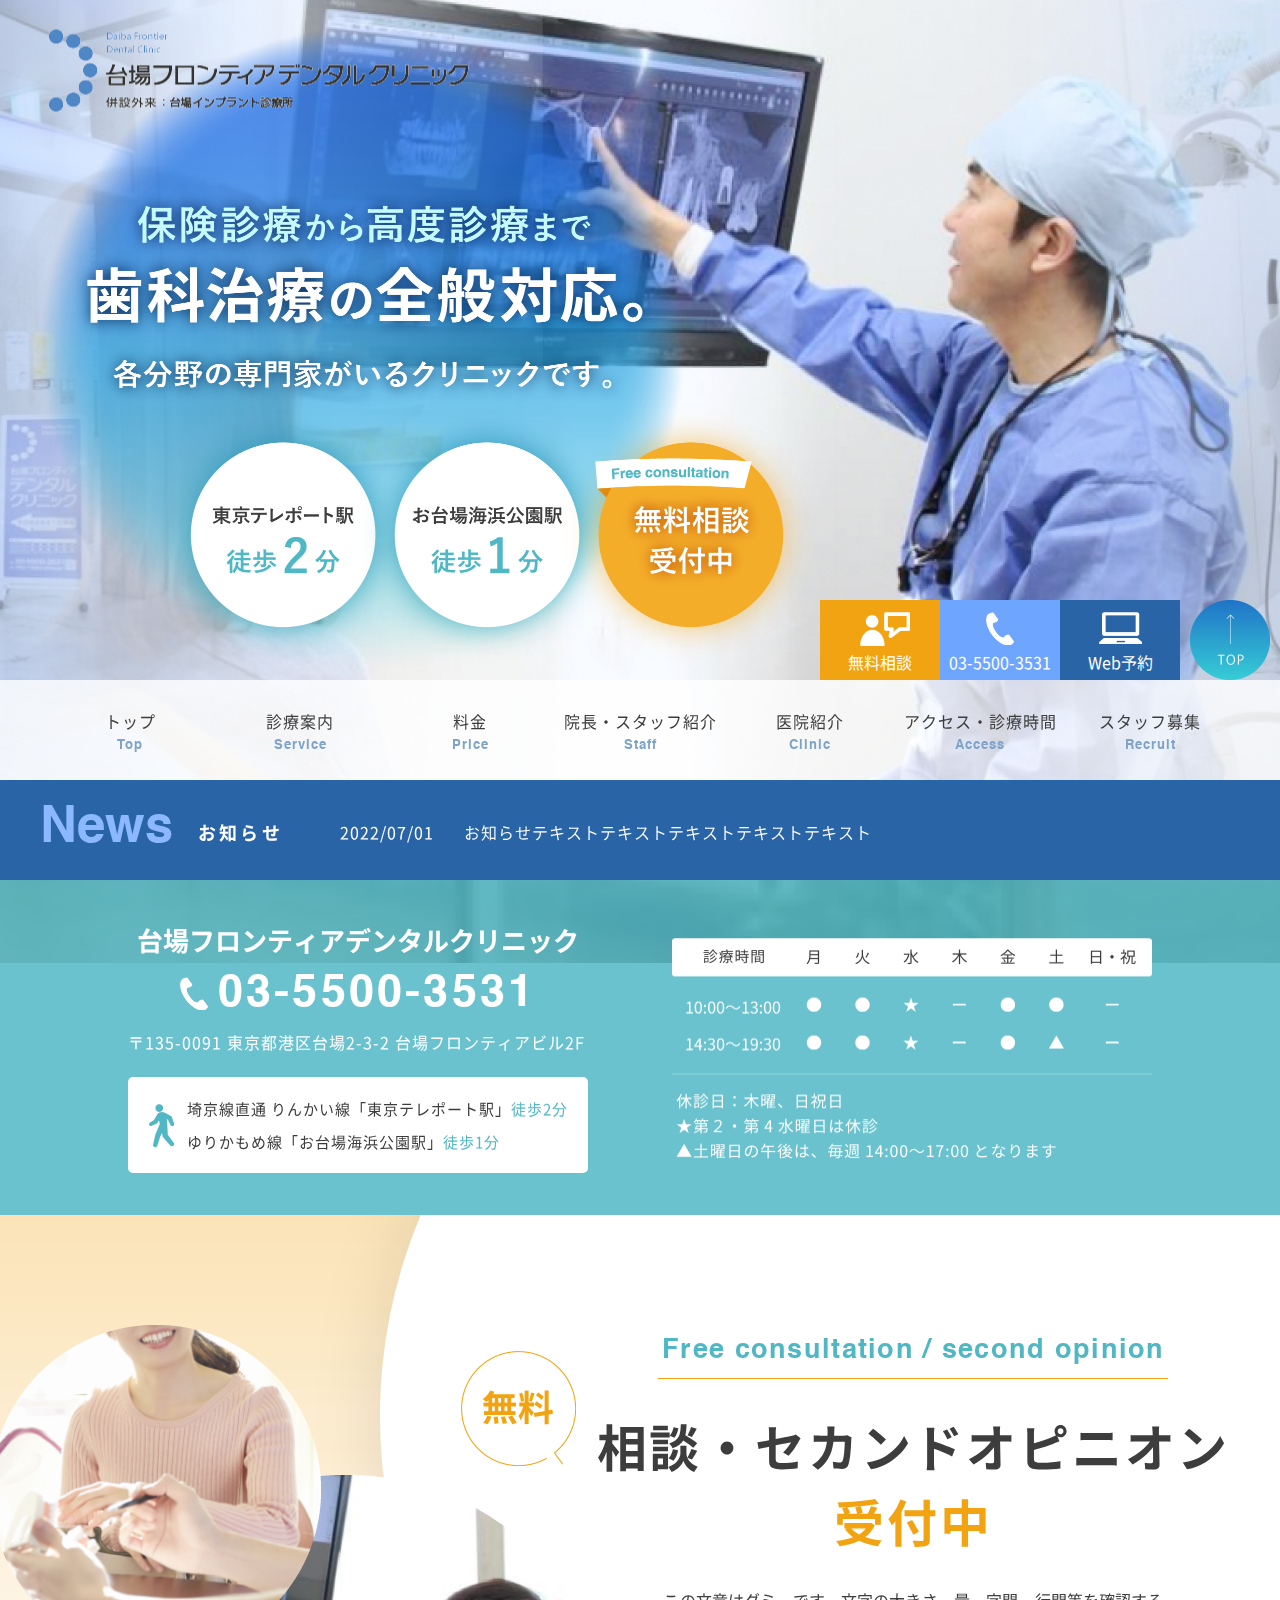
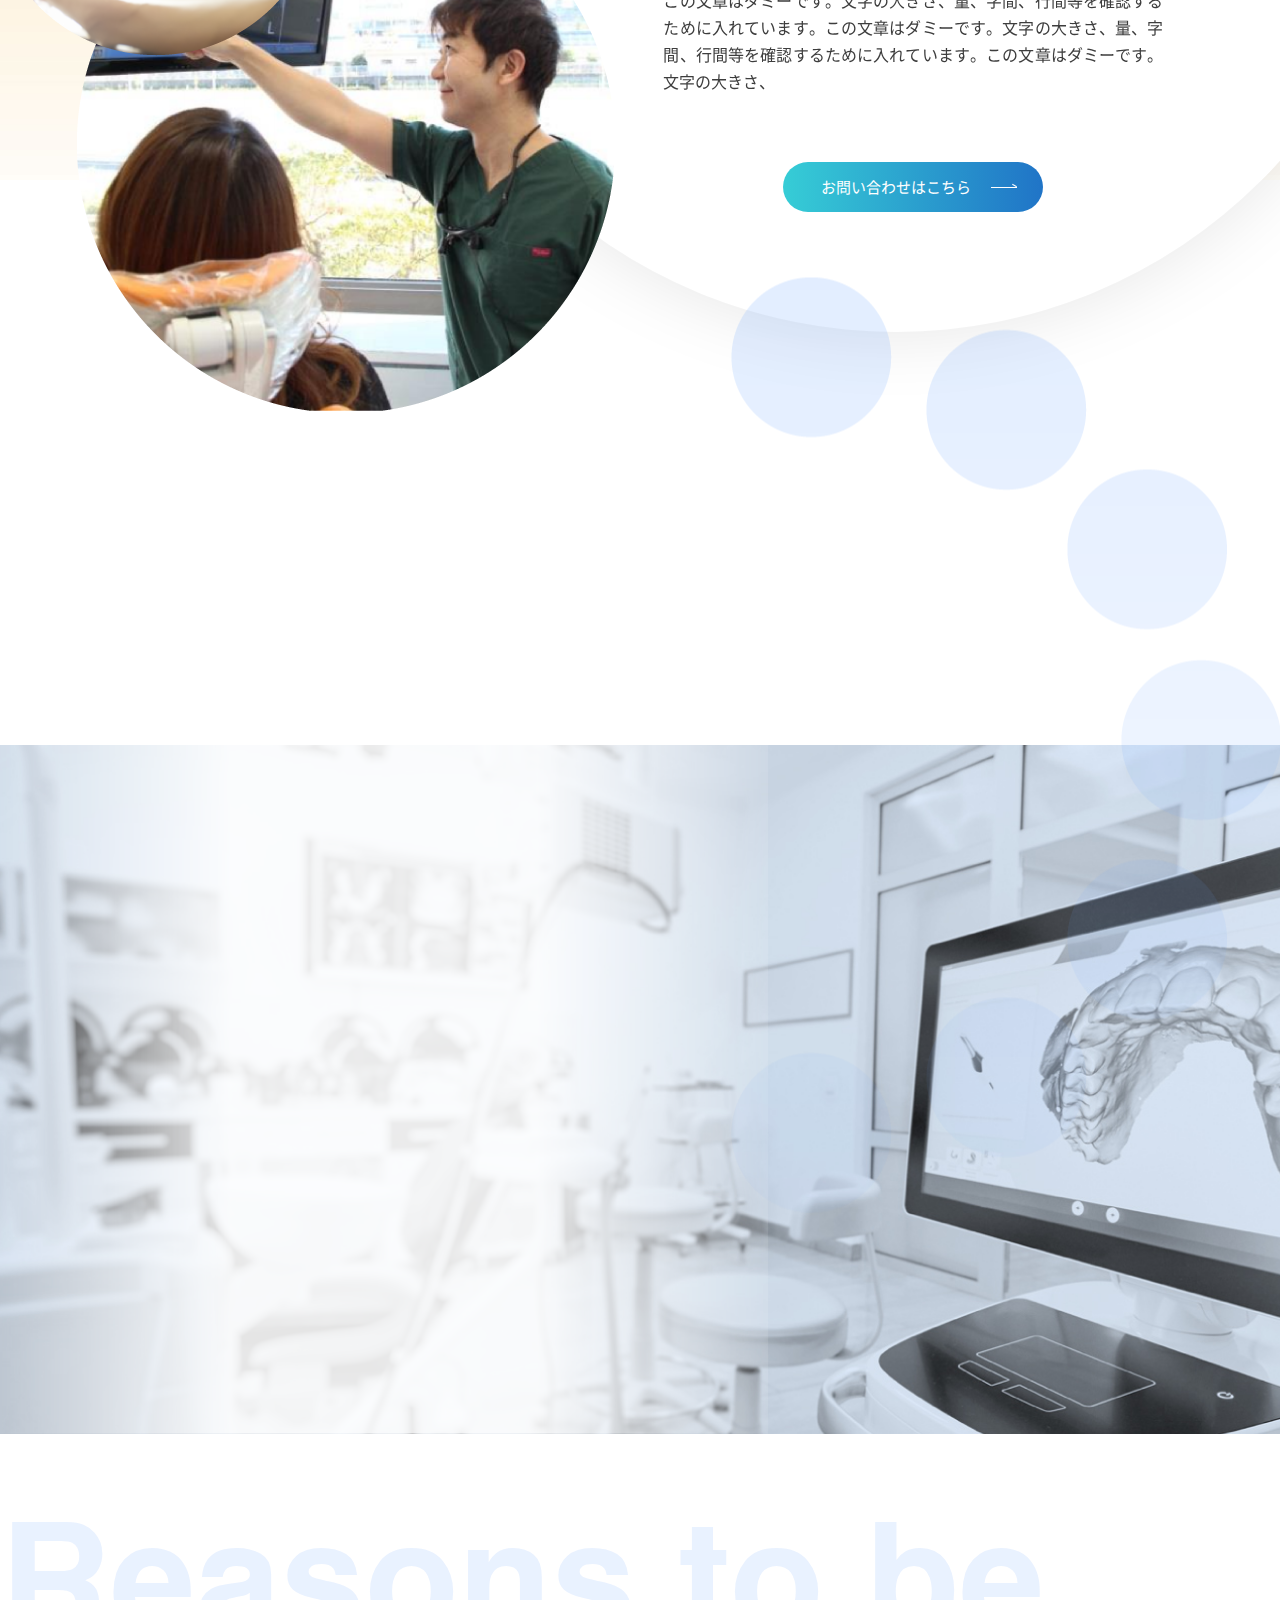
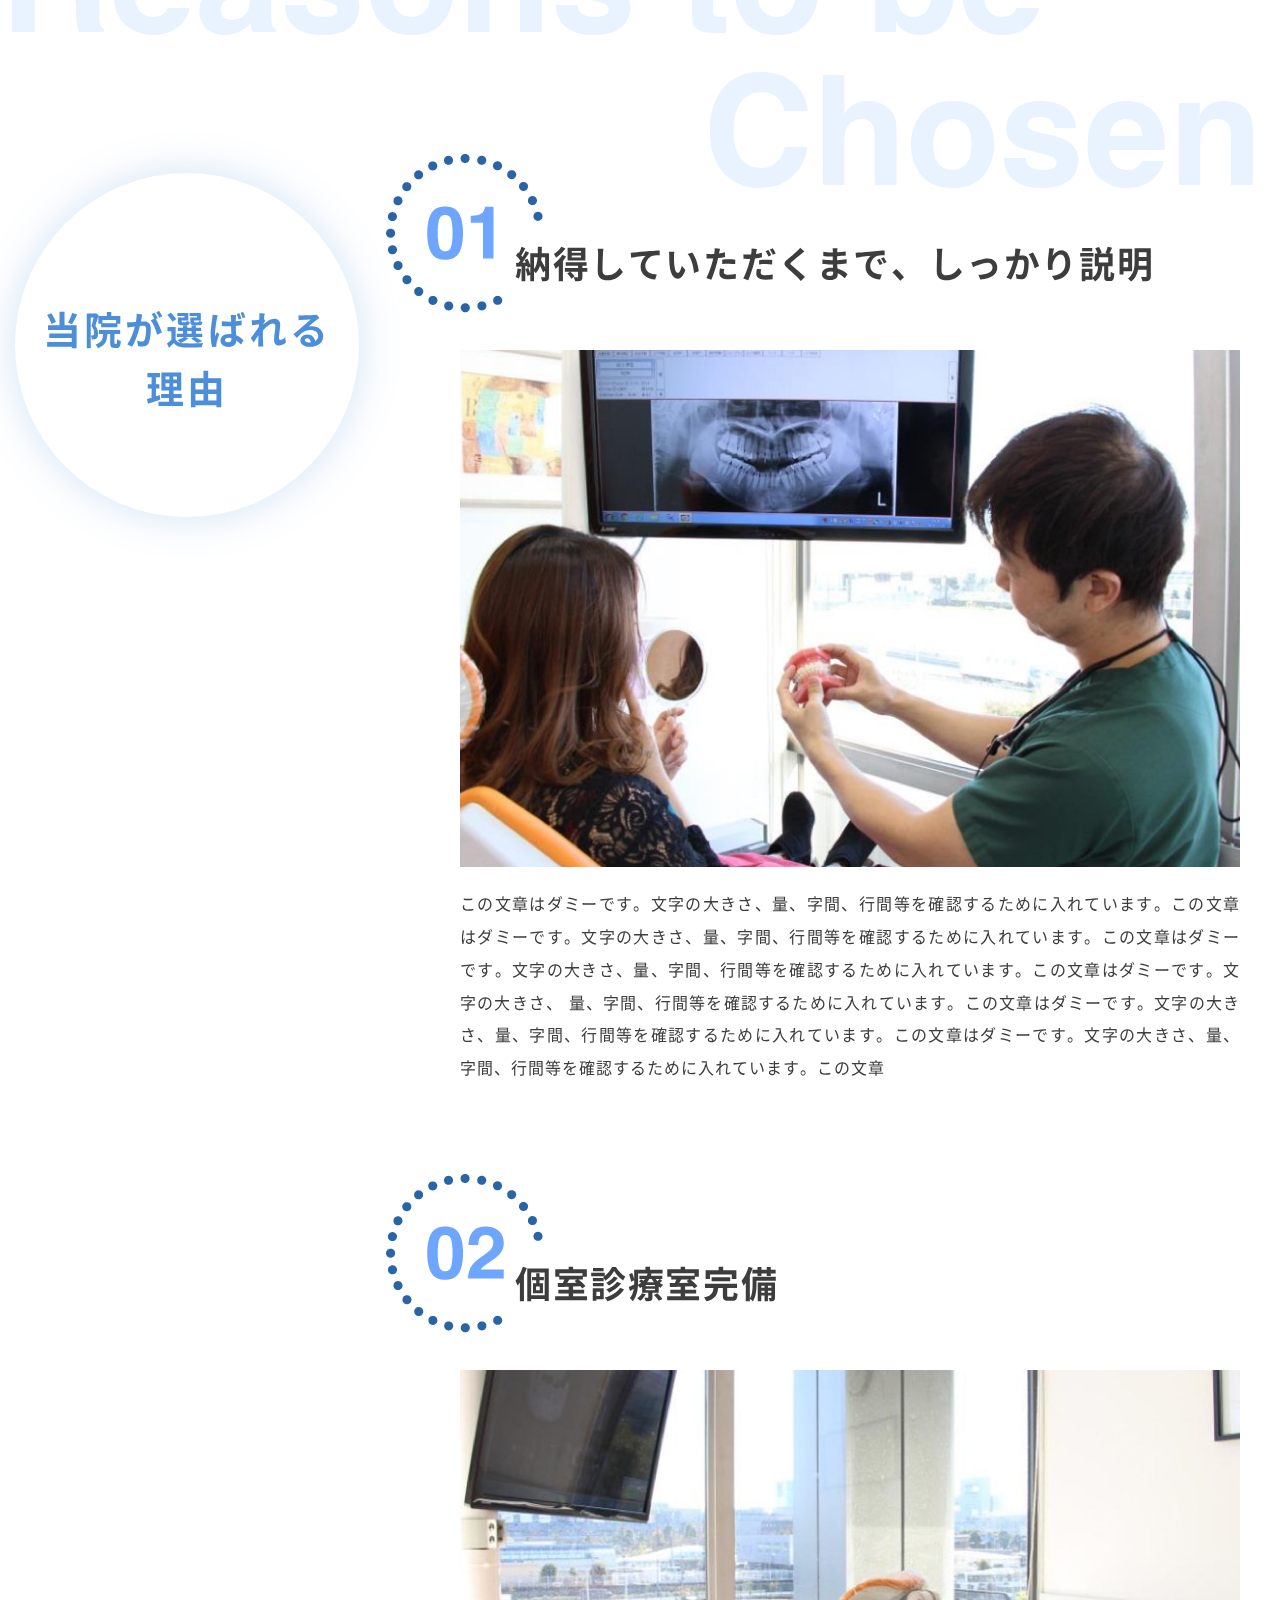
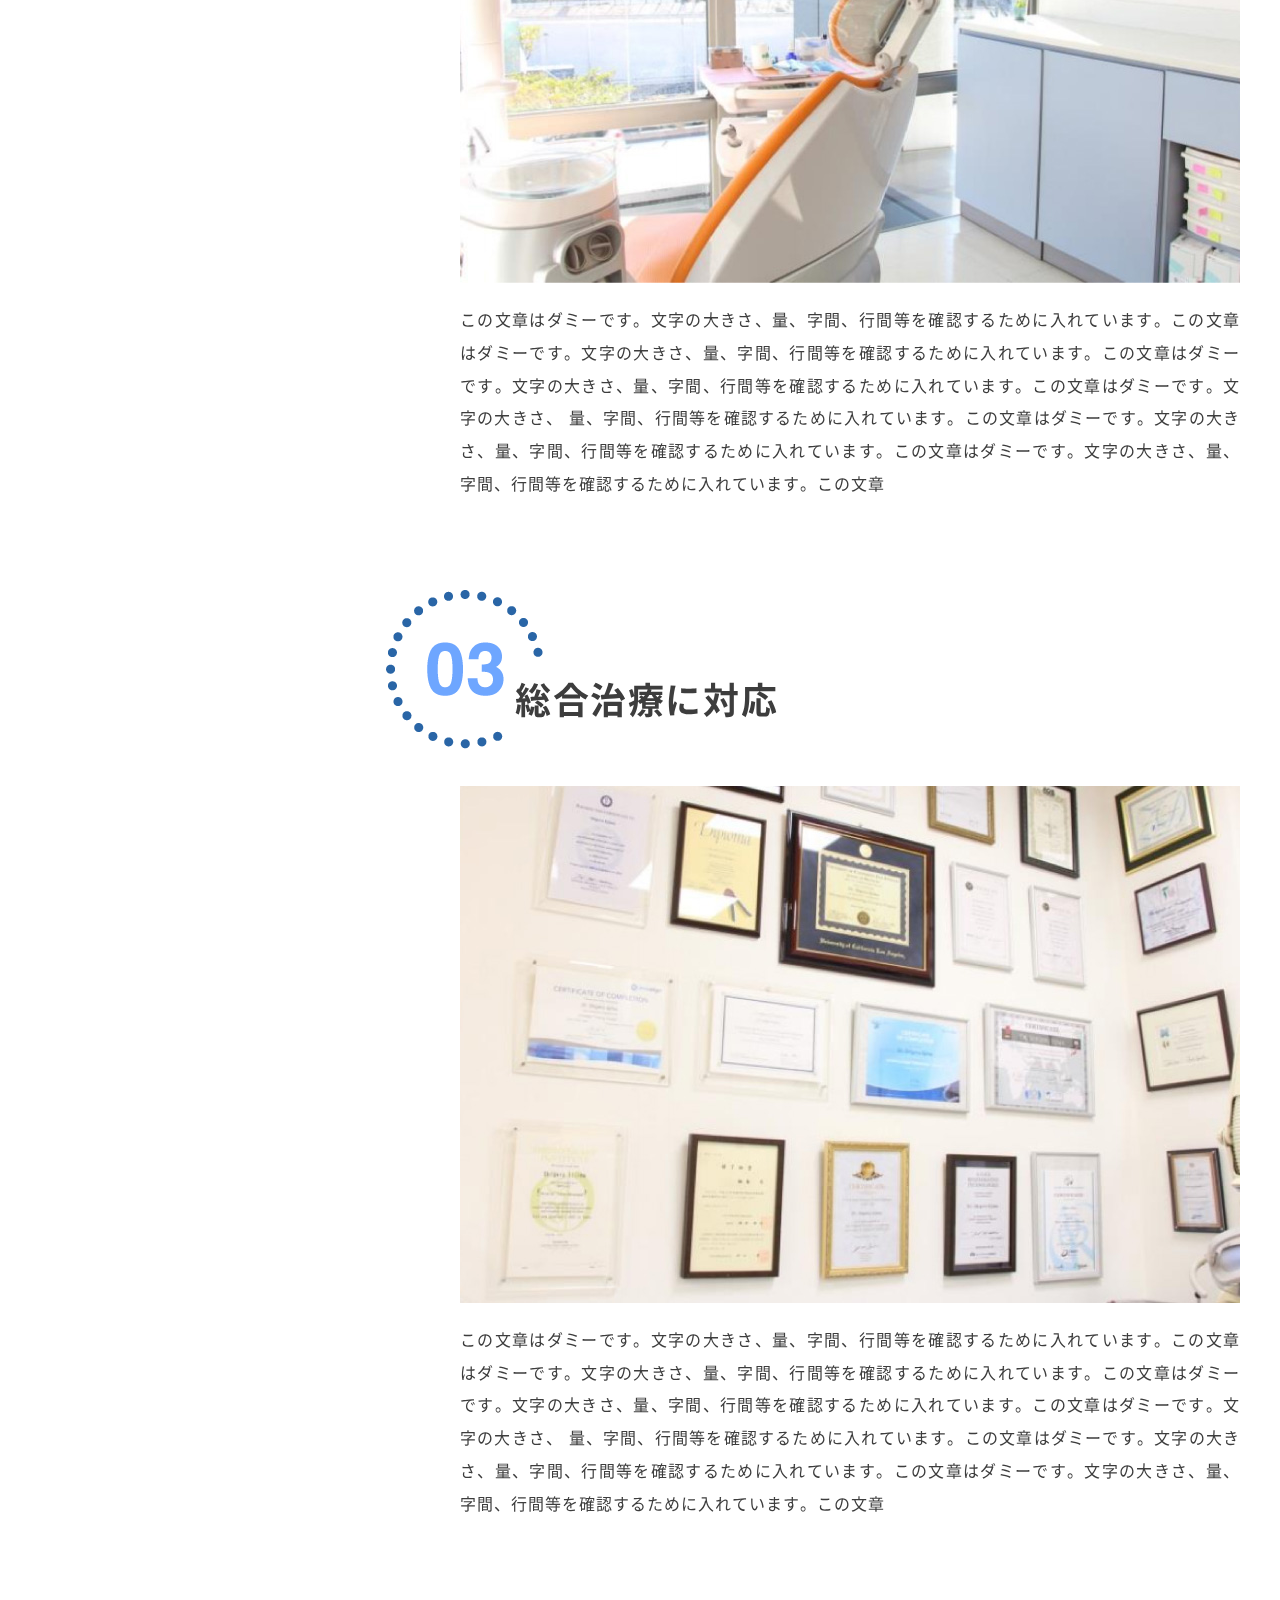
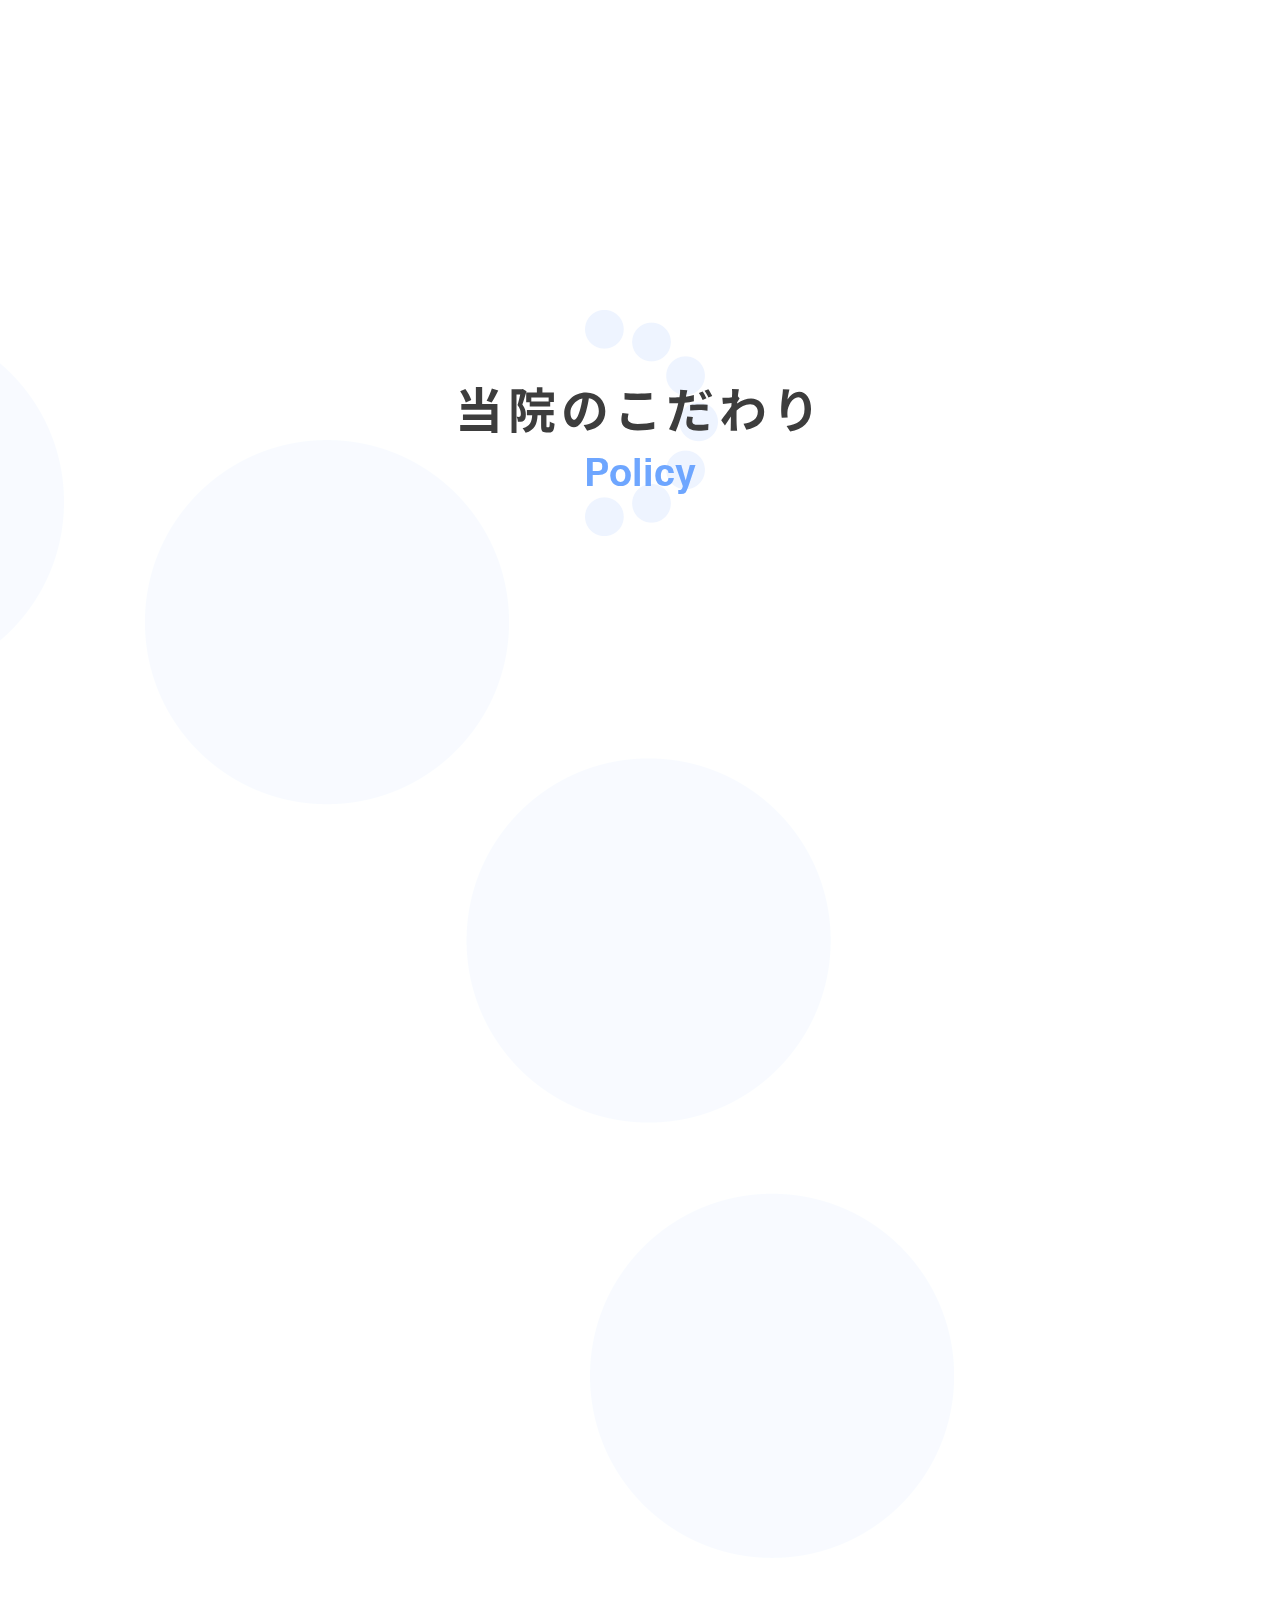
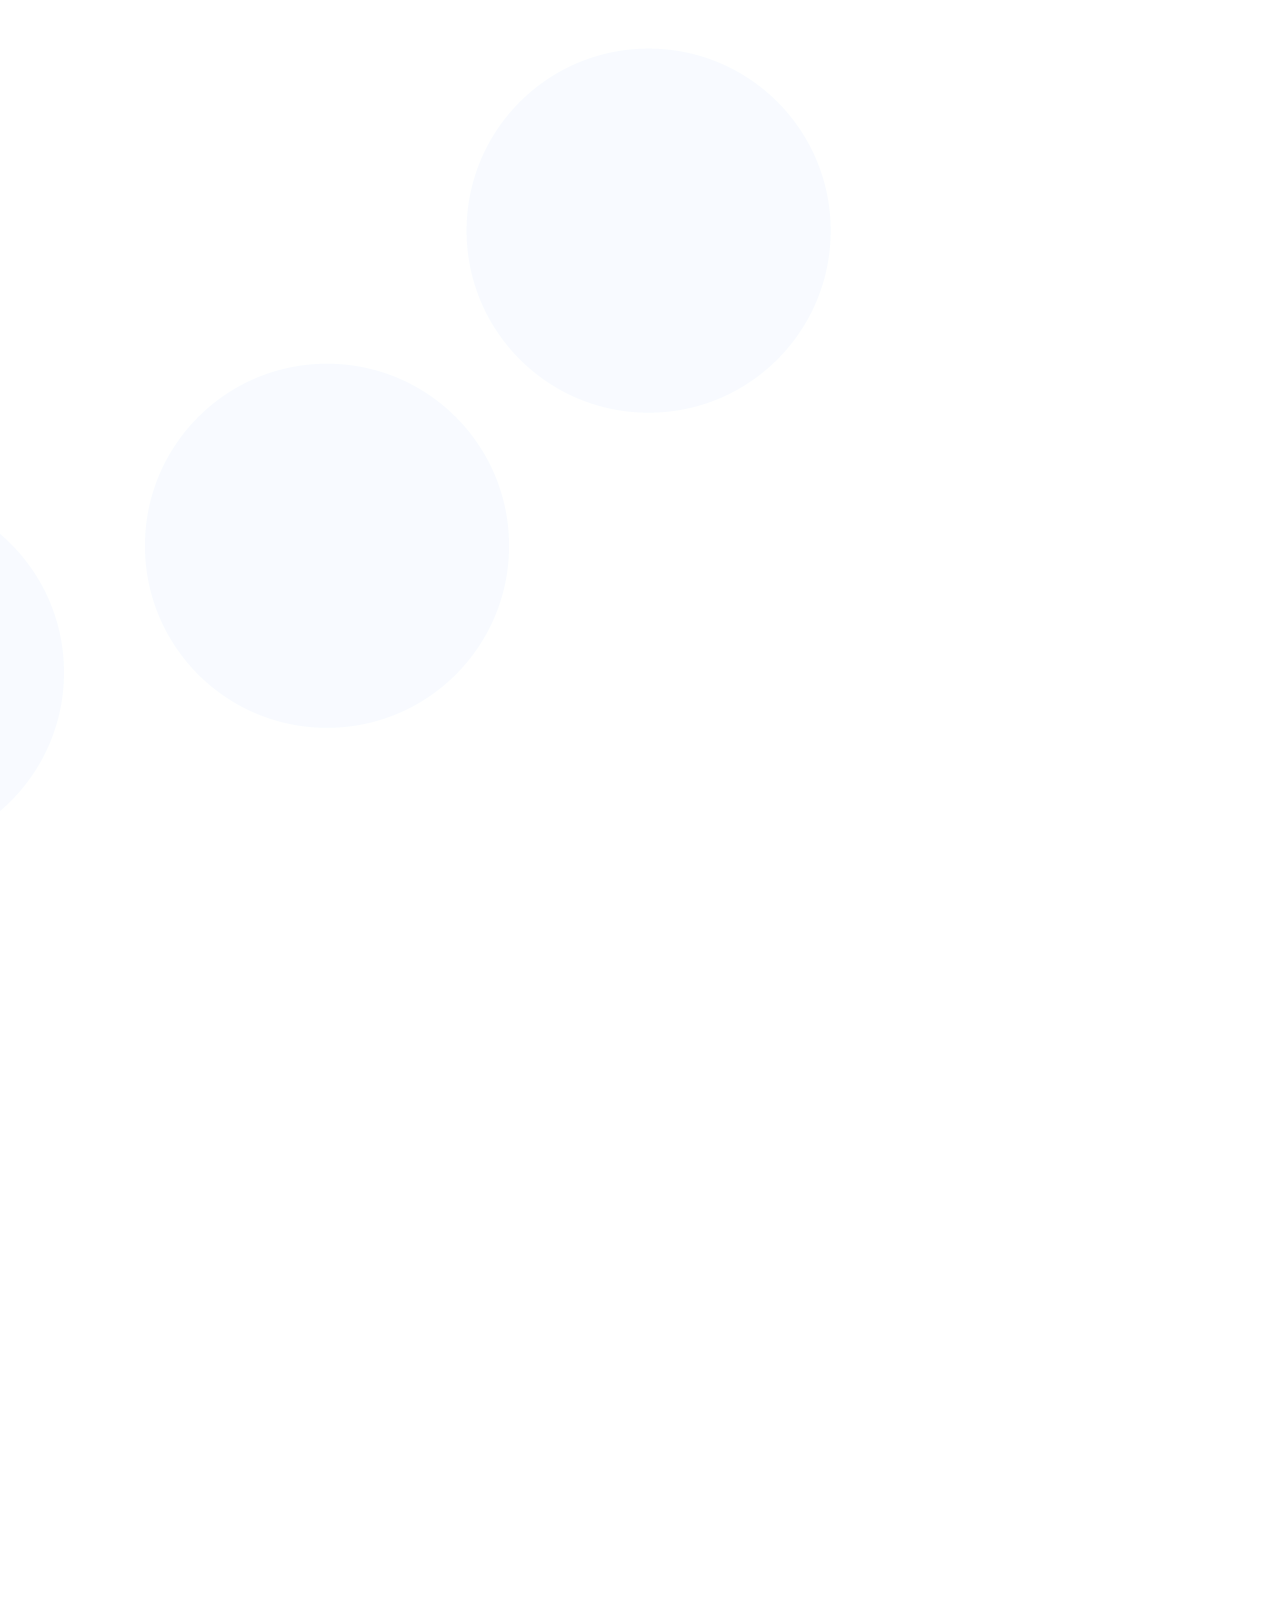
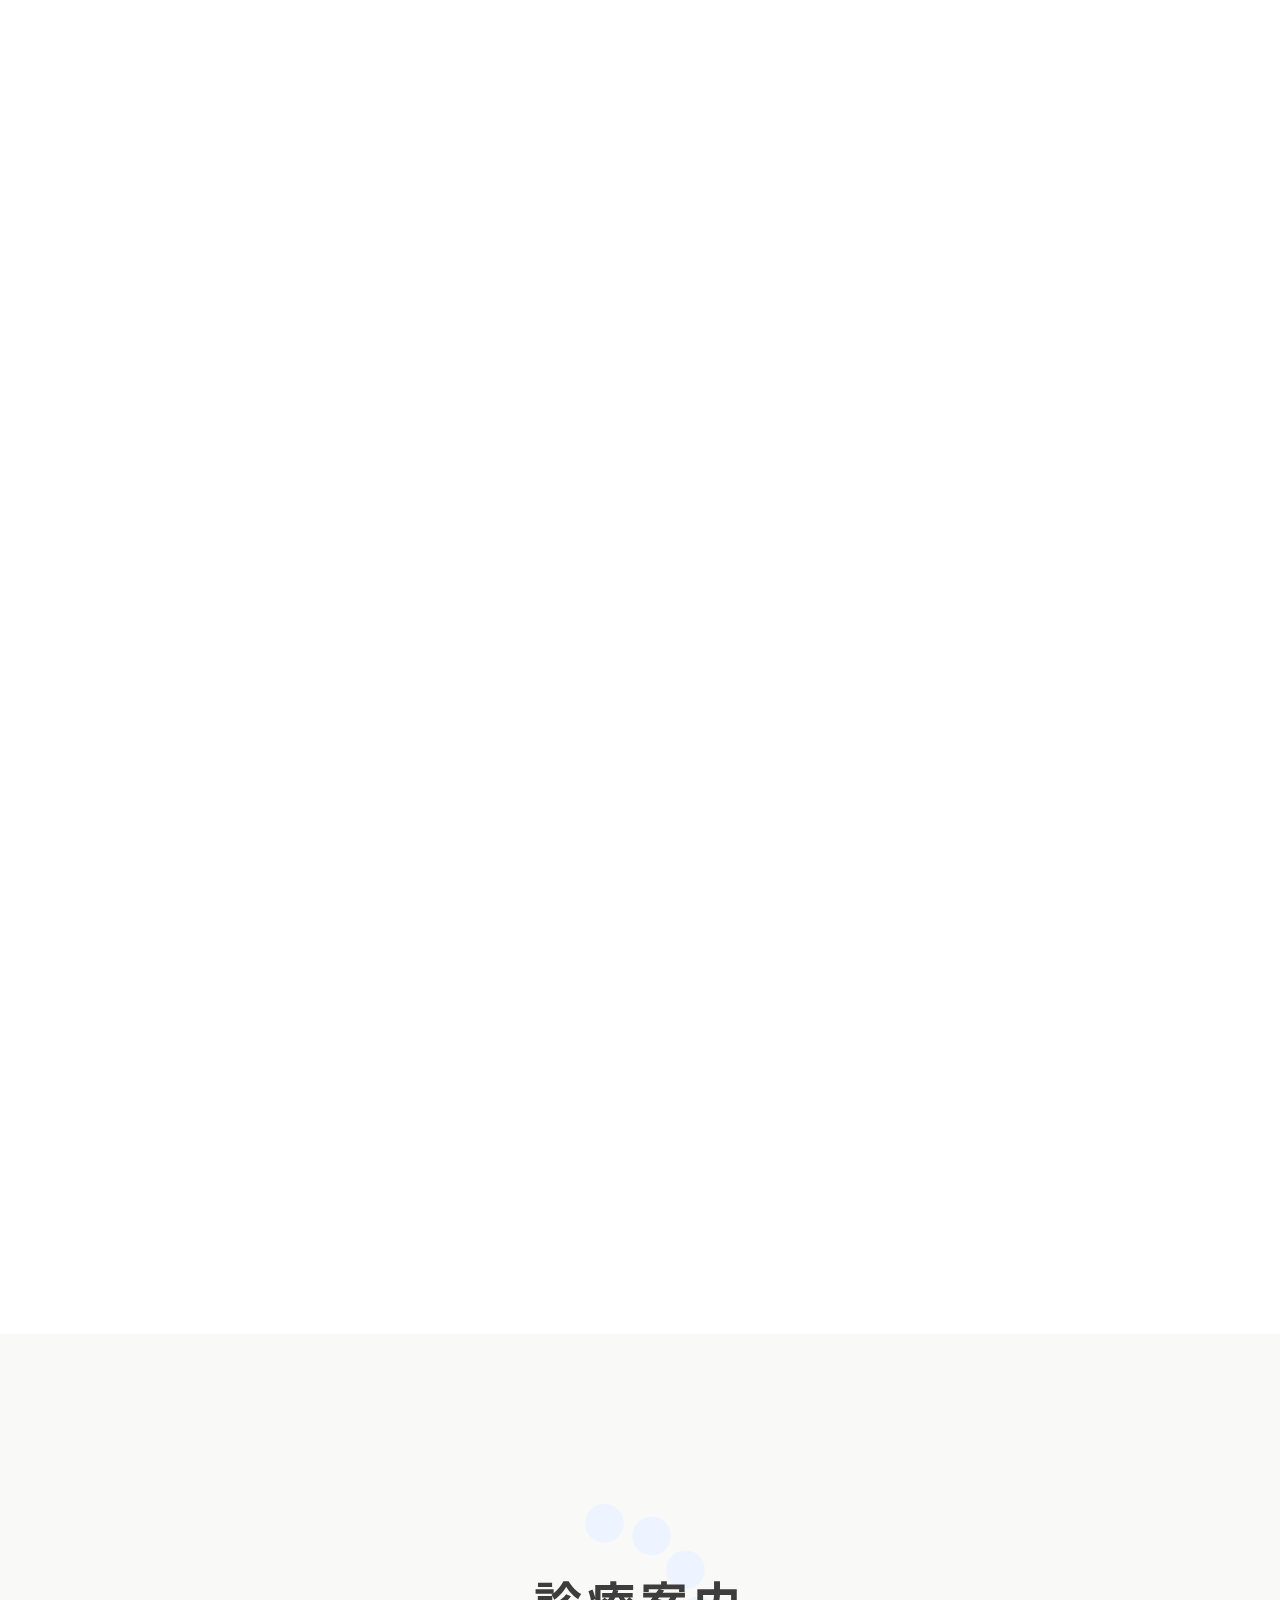
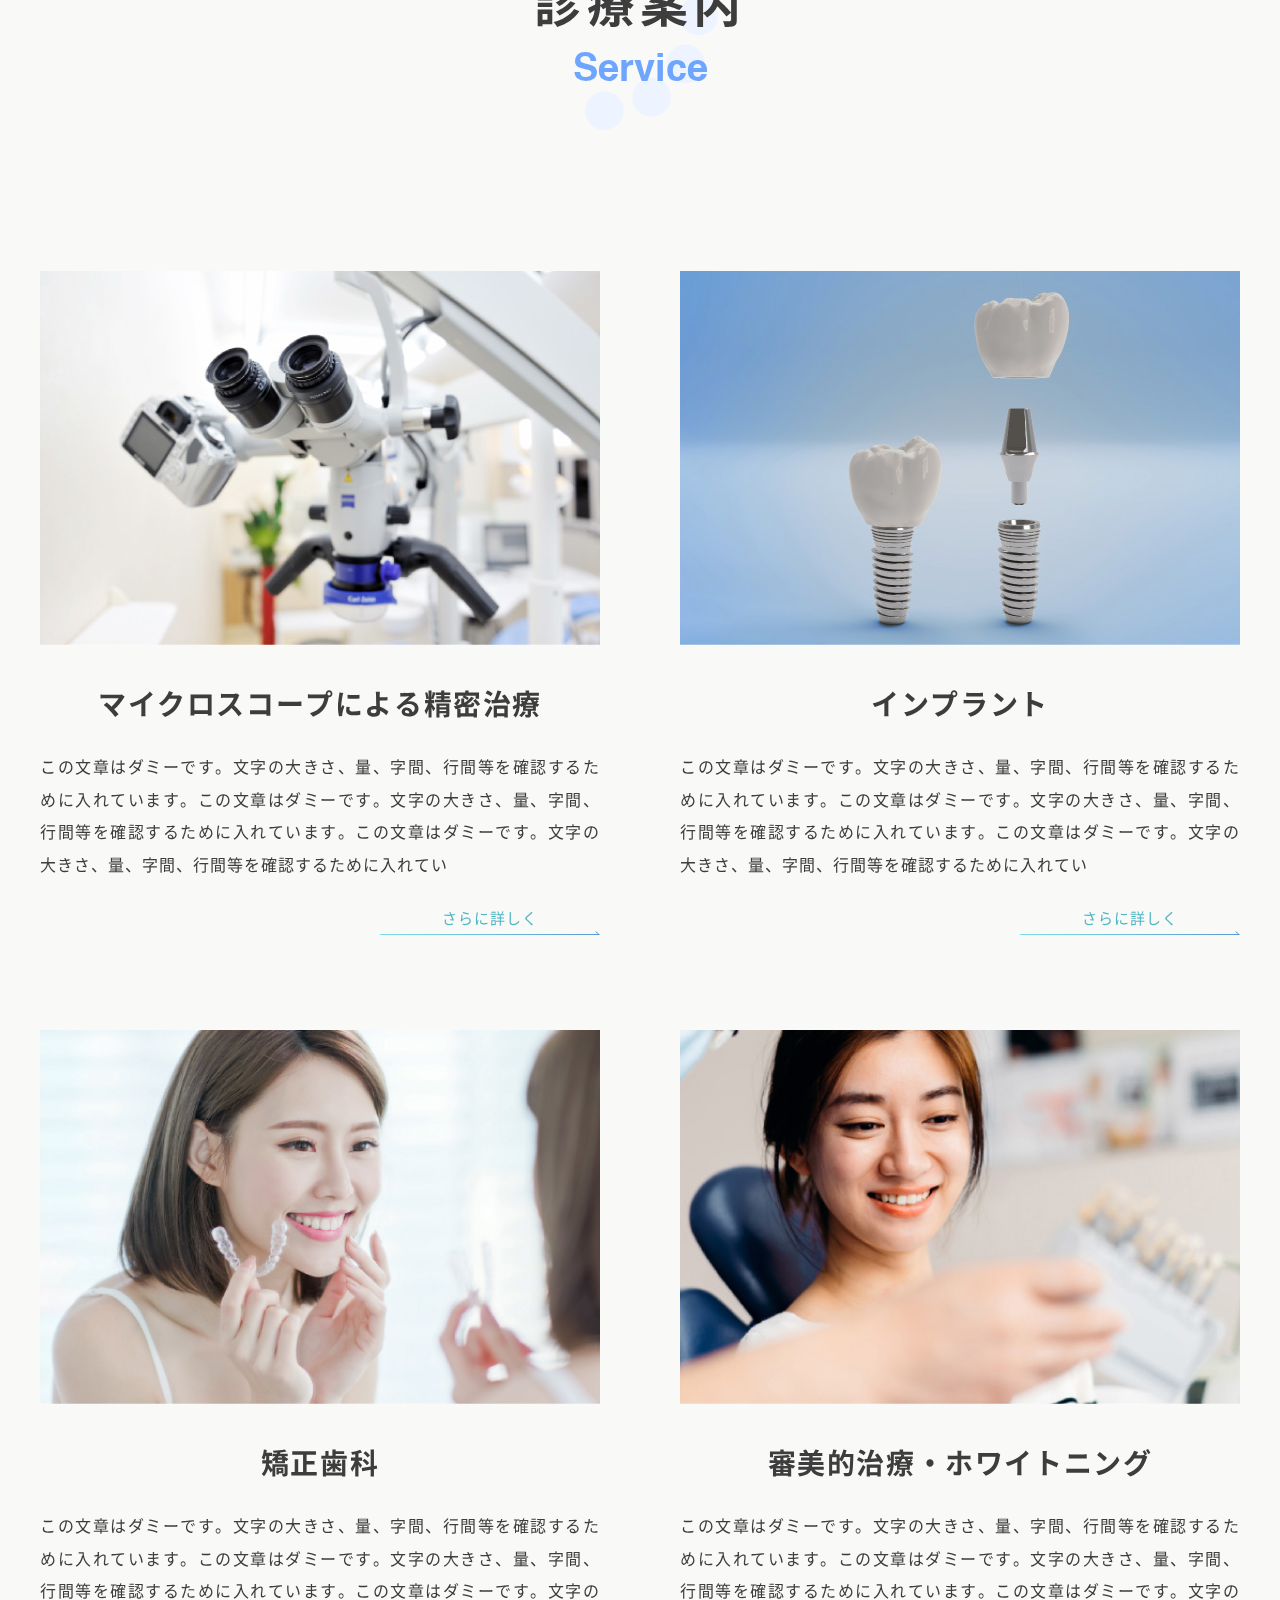
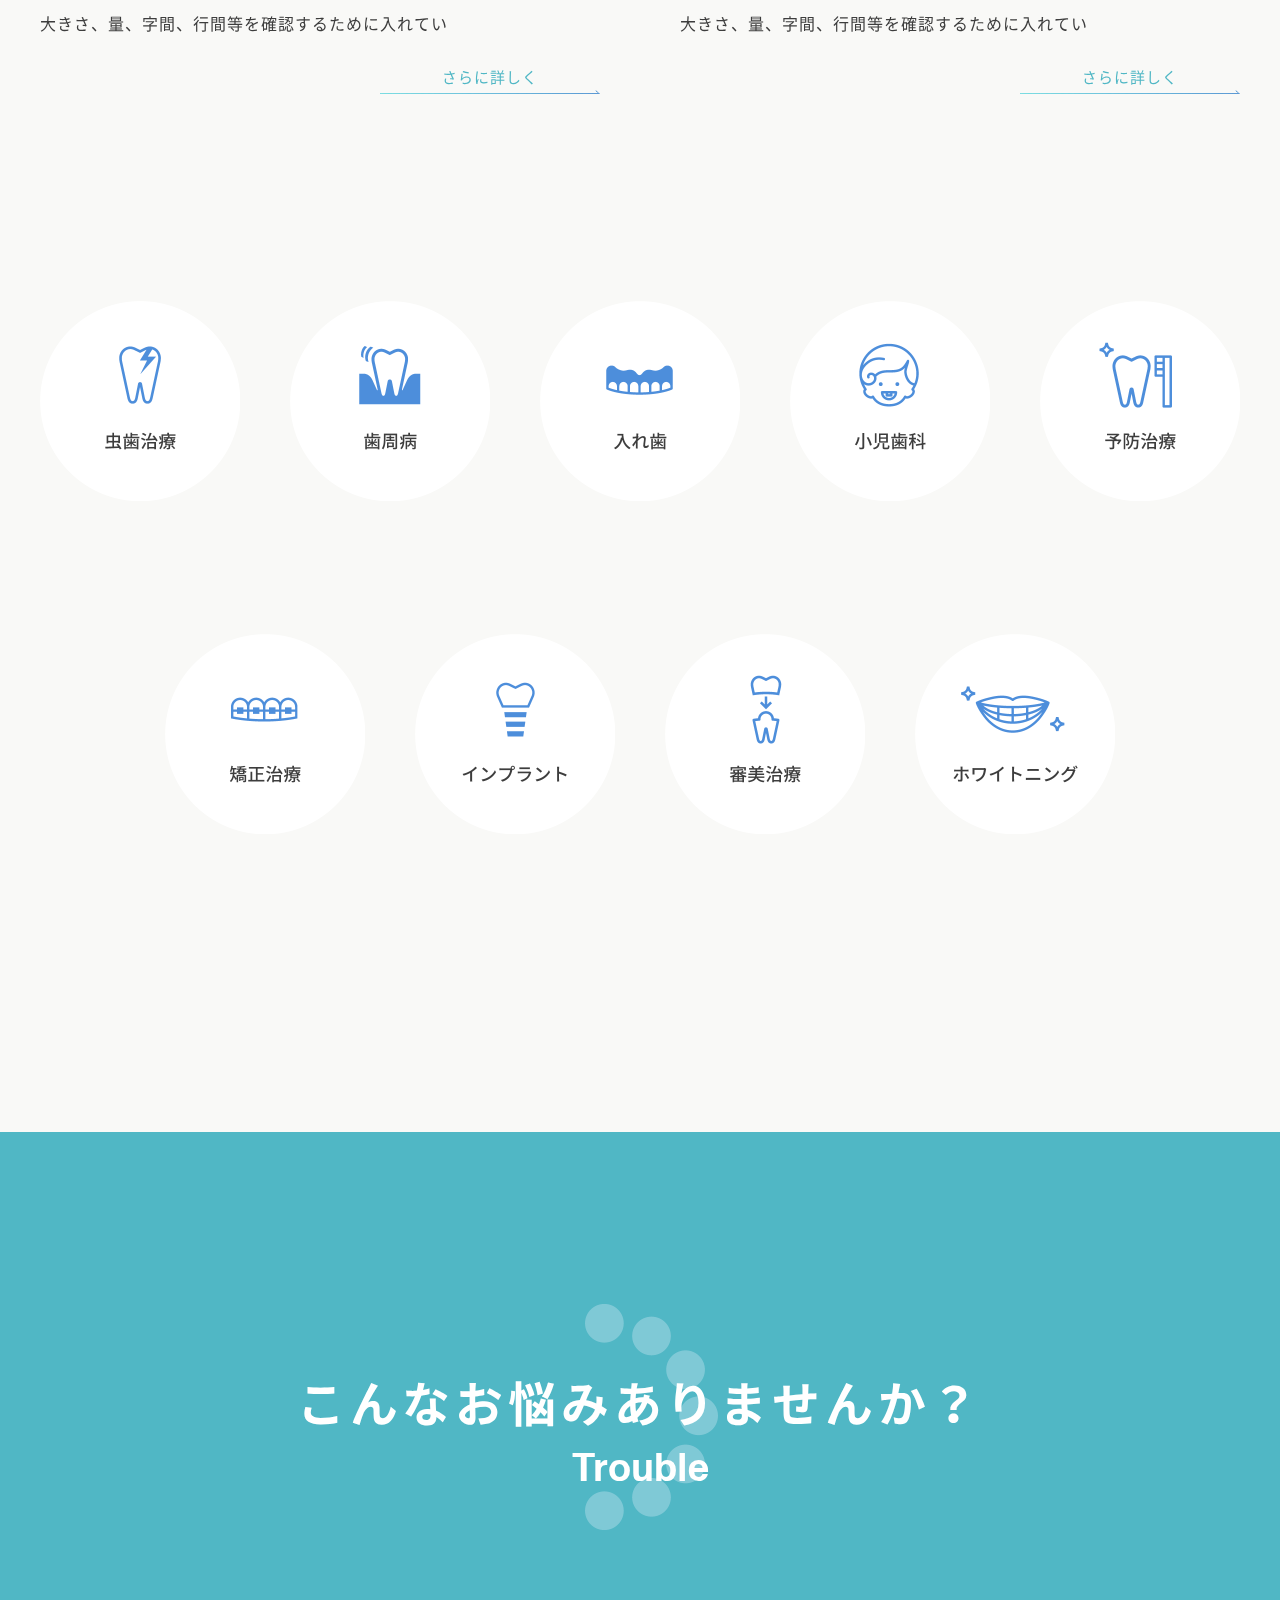
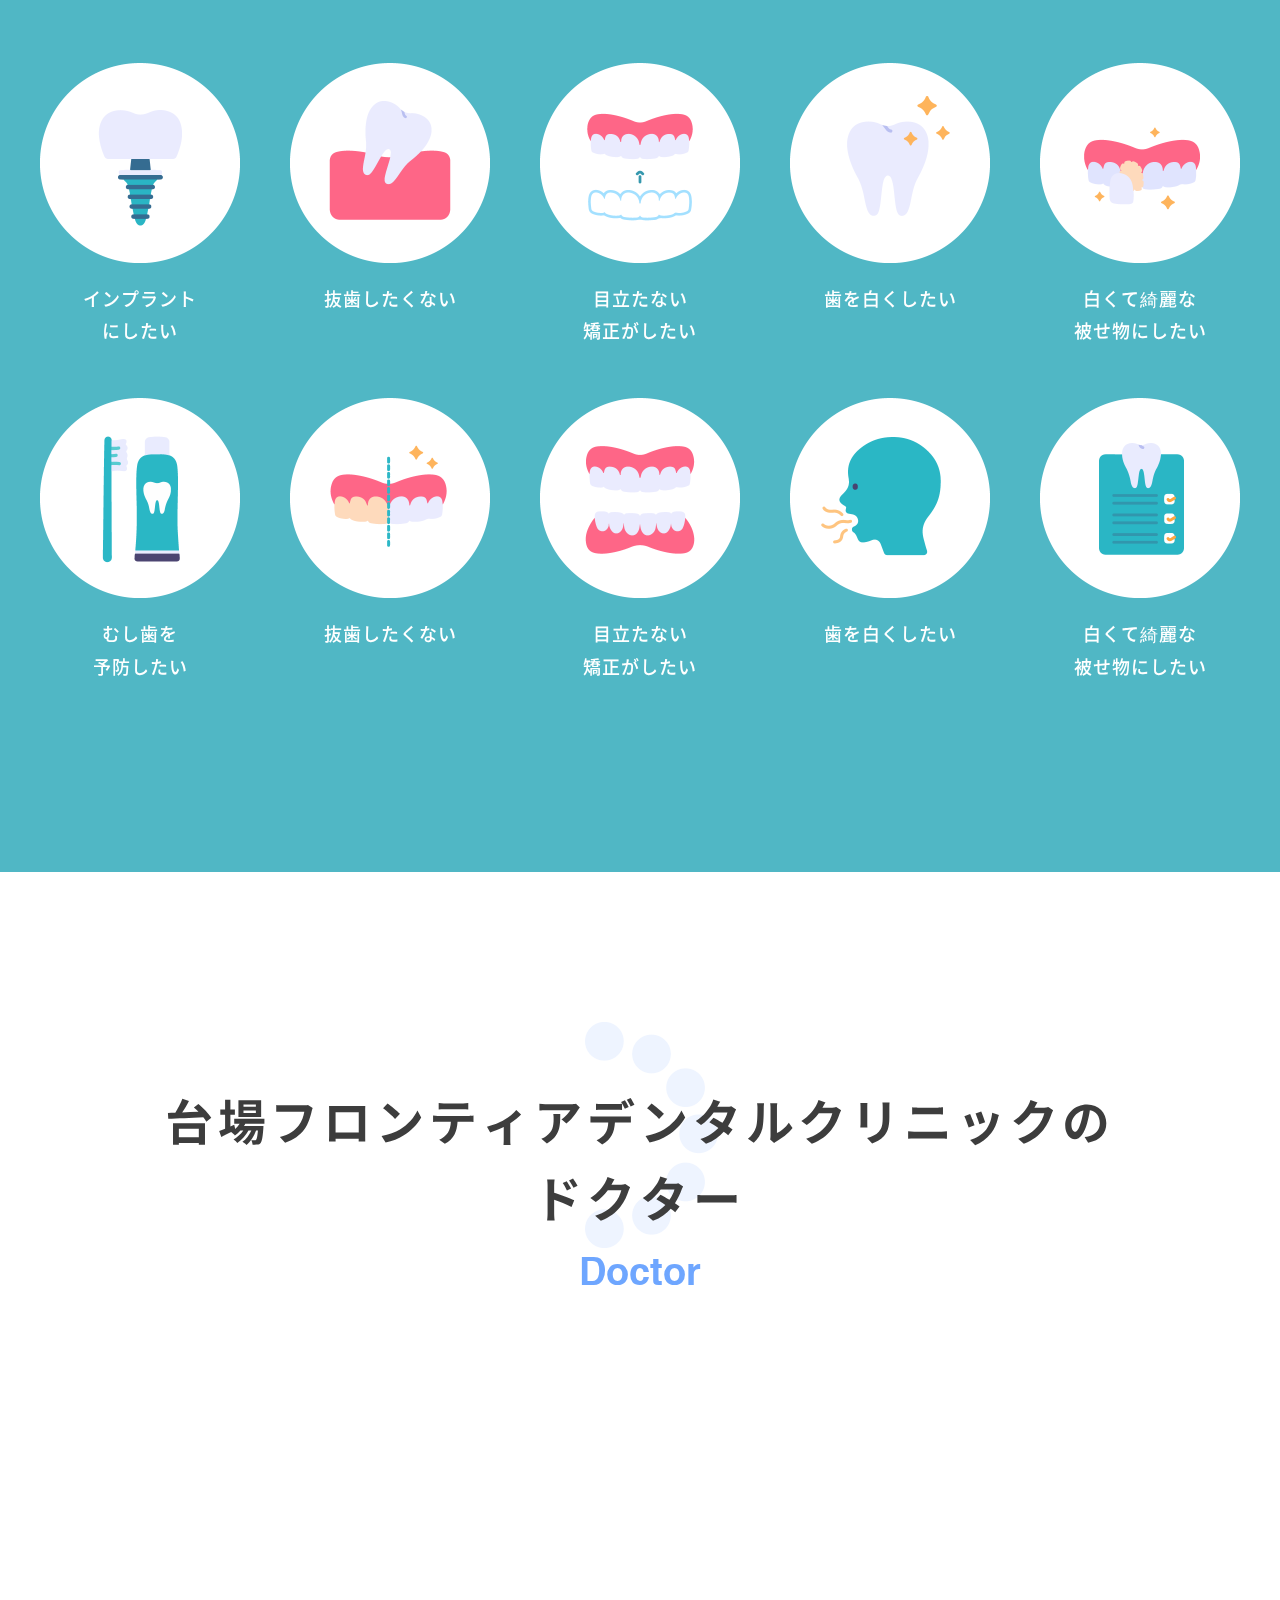
==== index.html @ 22bebe4a "init" ====
<!doctype html>
<html lang="ja">

<head>
  <meta charset="utf-8">
  <meta http-equiv="X-UA-Compatible" content="IE=edge">
  <meta name="viewport" content="width=device-width, initial-scale=-100%, user-scalable=yes" />
  <meta name="format-detection" content="telephone=no">
  <meta name="description" content="Website">
  <meta property="og:title" content="Website">
  <meta property="og:description" content="ディスクリプション　ダミーダミー　ディスクリプション　ダミーダミー　ディスクリプション　ダミーダミー　ディスクリプション　ダミーダミー　">
  <meta property="og:url" content="./">
  <meta property="og:image" content="./assets/images/mainvisual_bg.jpg">
  <meta property="og:type" content="Website">
  <title>Daiba frontier clinic</title>
  <link rel="preconnect" href="https://fonts.googleapis.com">
  <link rel="preconnect" href="https://fonts.gstatic.com" crossorigin>
  <link href="https://fonts.googleapis.com/css2?family=Noto+Sans+JP:wght@400;500;700;900&display=swap" rel="stylesheet">
  <meta name="keywords" content="keywords">
  <meta name="description" content="description">
  <link rel="stylesheet" href="./assets/css/styles.css">
  <link rel="stylesheet" href="./assets/css/responsive.css">
  <link rel="stylesheet" href="./assets/css/slick.css">
  <link rel="stylesheet" href="./assets/css/aos.css">
</head>

<body>
  <div id="mainvisual">
    <header id="header">
      <h1 id="logo"><a href="./"><img src="./assets/images/logo.png" alt="Daiba frontier clinic"></a></h1>
      <p class="menu-icon"><span><span class="menu-txt">MENU</span></span></p>
    </header>
    <div class="container">
      <div class="mainvisual-image">
        <picture>
          <source media="(max-width: 768px)" srcset="./assets/images/mainvisual_banner_sp.png">
          <img src="./assets/images/mainvisual_banner.png" alt="歯周病">
        </picture>
      </div>
    </div>
    <nav id="gnavi">
      <ul>
        <li><a href="./">トップ<span>Top</span></a></li>
        <li><a href="./service">診療案内<span>Service</span></a></li>
        <li><a href="./price">料金<span>Price</span></a></li>
        <li><a href="./staff">院長・スタッフ紹介<span>Staff</span></a></li>
        <li><a href="./clinic">医院紹介<span>Clinic</span></a></li>
        <li><a href="./access">アクセス・診療時間<span>Access</span></a></li>
        <li><a href="./access">スタッフ募集<span>Recruit</span></a></li>
      </ul>
    </nav>
    <div class="mainvisual-banner">
      <ul>
        <li><a href="./">無料相談</a></li>
        <li><a href="./">03-5500-3531</a></li>
        <li><a href="./">Web予約</a></li>
      </ul>
      <p id="totop"><img src="./assets/images/totop.png" alt="totop"></p>
    </div>
  </div>


  <div id="news">
    <div class="container">
      <div class="news-content">
        <h4><span>News</span><span>お知らせ</span></h4>
        <div>
          <dl>
            <dt>2022/07/01</dt>
            <dd><a href="./">お知らせテキストテキストテキストテキストテキスト</a></dd>
          </dl>
        </div>
      </div>
    </div>
  </div>
  <div class="calendar">
    <div class="container">
      <div class="cal-content">
        <div class="cal-left">
          <h4>台場フロンティアデンタルクリニック</h4>
          <p class="cal-phone"><span>03-5500-3531</span></p>
          <p class="cal-address">〒135-0091 <br class="sp">東京都港区台場2-3-2 台場フロンティアビル2F</p>
          <div class="cal-banner">
            <div class="cal-banner-content">
              <p>埼京線直通 りんかい線<br class="sp">「東京テレポート駅」<br class="sp"><span>徒歩2分</span></p>
              <p>ゆりかもめ線<br class="sp">「お台場海浜公園駅」<br class="sp"><span>徒歩1分</span></p>
            </div>
          </div>
        </div>
        <div class="cal-right">
          <picture>
            <source media="(max-width: 768px)" srcset="./assets/images/cal_img_sp.png">
            <img src="./assets/images/cal_img.png" alt="Calendar">
          </picture>
        </div>
      </div>
    </div>
  </div>
  <main id="main">
    <section class="sc-consultation">
      <div class="container">
        <div class="consul-content">
          <div class="consul-absolute">
            <div class="consul-absolute-content">
              <div>
                <h5>Free consultation / second opinion</h5>
                <h4>相談・セカンドオピニオン<span>受付中</span></h4>
                <p class="consul-description">
                  この文章はダミーです。文字の大きさ、量、字間、行間等を確認するために入れています。この文章はダミーです。文字の大きさ、量、字間、行間等を確認するために入れています。この文章はダミーです。文字の大きさ、
                </p>
                <p class="under-button"><a href="./">お問い合わせはこちら</a></p>
              </div>
            </div>
          </div>
          <div class="consul-image">
            <picture>
              <source media="(max-width: 768px)" srcset="./assets/images/consultation_img_sp.png">
              <img src="./assets/images/consultation_img.png" alt="相談・セカンドオピニオン受付中">
            </picture>
          </div>
        </div>
      </div>
    </section>
    <section class="sc-teacher">
      <div class="sc-teacher-inner">
        <p class="teacher-absolute-white"></p>
        <div class="container">
          <h4 data-aos="fade-up" data-aos-duration="1000"><span>積み上げた技術と経験を</span><br><span>還元する</span></h4>
          <div class="teacher-des" data-aos="fade-up" data-aos-duration="1000" data-aos-delay="250">
            <p>「可能な限り美しく」、そして「再治療にならない治療」。<br>これが私の診療に対する考え方。</p>
            <p>これは保険診療でも保険外診療でも変わりはありません。</p>
            <p>歯に対する考え方は人それぞれだと思いますが、<br>この考えに共感していただける方、是非、私に治療させていただきたい。</p>
            <p>これまで培ってきた知識・技術はそのために存在します。</p>
            <p>台場フロンティアデンタルクリニック　院長 <span>飯島 茂</span></p>
          </div>
        </div>
        <div class="teacher-absolute" data-aos="fade-up" data-aos-duration="1000" data-aos-delay="500">
          <p class="teacher-absolute-img"><img src="./assets/images/teacher_img_sp.png" alt="飯島 茂"></p>
          <p class="teacher-absolute-text">台場フロンティアデンタルクリニック<br>院長 <span>飯島 茂</span></p>
        </div>
      </div>
    </section>
    <section class="sc-reason">
      <div class="container">
        <div class="reason-title-en">
          <h4>Reasons to be</h4>
          <h4>Chosen</h4>
        </div>
        <div class="reason-inner">
          <div class="reason-sticky">
            <div class="reason-sticky-content">
              <h5>当院が<br class="sp">選ばれる<br>理由</h5>
            </div>
          </div>
          <div class="reason-list">
            <div class="reason-item">
              <div class="reason-heading">
                <p class="reason-label-images"><img src="./assets/images/reason_label_01.png" alt="Reason 01"></p>
                <h5>納得していただくまで、しっかり説明</h5>
              </div>
              <div class="reason-content">
                <p class="reason-images"><img src="./assets/images/reason_img_1.jpg" alt="納得していただくまで、しっかり説明"></p>
                <p class="reason-text">
                  この文章はダミーです。文字の大きさ、量、字間、行間等を確認するために入れています。この文章はダミーです。文字の大きさ、量、字間、行間等を確認するために入れています。この文章はダミーです。文字の大きさ、量、字間、行間等を確認するために入れています。この文章はダミーです。文字の大きさ、
                  量、字間、行間等を確認するために入れています。この文章はダミーです。文字の大きさ、量、字間、行間等を確認するために入れています。この文章はダミーです。文字の大きさ、量、字間、行間等を確認するために入れています。この文章
                </p>
              </div>
            </div>
            <div class="reason-item">
              <div class="reason-heading">
                <p class="reason-label-images"><img src="./assets/images/reason_label_02.png" alt="Reason 02"></p>
                <h5>個室診療室完備</h5>
              </div>
              <div class="reason-content">
                <p class="reason-images"><img src="./assets/images/reason_img_2.jpg" alt="個室診療室完備"></p>
                <p class="reason-text">
                  この文章はダミーです。文字の大きさ、量、字間、行間等を確認するために入れています。この文章はダミーです。文字の大きさ、量、字間、行間等を確認するために入れています。この文章はダミーです。文字の大きさ、量、字間、行間等を確認するために入れています。この文章はダミーです。文字の大きさ、
                  量、字間、行間等を確認するために入れています。この文章はダミーです。文字の大きさ、量、字間、行間等を確認するために入れています。この文章はダミーです。文字の大きさ、量、字間、行間等を確認するために入れています。この文章
                </p>
              </div>
            </div>
            <div class="reason-item">
              <div class="reason-heading">
                <p class="reason-label-images"><img src="./assets/images/reason_label_03.png" alt="Reason 03"></p>
                <h5>総合治療に対応</h5>
              </div>
              <div class="reason-content">
                <p class="reason-images"><img src="./assets/images/reason_img_3.jpg" alt="総合治療に対応"></p>
                <p class="reason-text">
                  この文章はダミーです。文字の大きさ、量、字間、行間等を確認するために入れています。この文章はダミーです。文字の大きさ、量、字間、行間等を確認するために入れています。この文章はダミーです。文字の大きさ、量、字間、行間等を確認するために入れています。この文章はダミーです。文字の大きさ、
                  量、字間、行間等を確認するために入れています。この文章はダミーです。文字の大きさ、量、字間、行間等を確認するために入れています。この文章はダミーです。文字の大きさ、量、字間、行間等を確認するために入れています。この文章
                </p>
              </div>
            </div>
          </div>
        </div>
      </div>
    </section>
    <section class="sc-policy">
      <div class="container">
        <h3>当院のこだわり<span>Policy</span></h3>
        <div class="policy-list">
          <div class="policy-content">
            <p class="policy-images" data-aos="fade-left" data-aos-duration="1000"><img
                src="./assets/images/policy_img_1.jpg" alt="可能な限り、痛くない・削らない"></p>
            <div class="policy-box" data-aos="fade-up" data-aos-duration="1000" data-aos-delay="250">
              <h4>可能な限り、<br class="sp">痛くない・削らない</h4>
              <p class="policy-box-description">
                この文章はダミーです。文字の大きさ、量、字間、行間等を確認するために入れています。この文章はダミーです。文字の大きさ、量、字間、行間等を確認するために入れています。この文章はダミーです。文字の大きさ、量、字間、
                行間等を確認するために入れています。この文章はダミーです。文字の大きさ、量、字間、行間等を確認するために入れています。この文章はダミーです。文字の大きさ、量、字間、行間等を確認するために入れています。この文章はダミー
                です。文字の大きさ、量、字間、行間等を確認するために入れています。この文章</p>
              <p class="under-button"><a href="./">さらに詳しく</a></p>
            </div>
          </div>
          <div class="policy-content">
            <p class="policy-images" data-aos="fade-right" data-aos-duration="1000"><img
                src="./assets/images/policy_img_2.jpg" alt="先端歯科治療の技術研鑽"></p>
            <div class="policy-box" data-aos="fade-up" data-aos-duration="1000" data-aos-delay="250">
              <h4>先端歯科治療の技術研鑽</h4>
              <p class="policy-box-description">
                この文章はダミーです。文字の大きさ、量、字間、行間等を確認するために入れています。この文章はダミーです。文字の大きさ、量、字間、行間等を確認するために入れています。この文章はダミーです。文字の大きさ、量、字間、
                行間等を確認するために入れています。この文章はダミーです。文字の大きさ、量、字間、行間等を確認するために入れています。この文章はダミーです。文字の大きさ、量、字間、行間等を確認するために入れています。この文章はダミー
                です。文字の大きさ、量、字間、行間等を確認するために入れています。この文章</p>
              <p class="under-button"><a href="./">さらに詳しく</a></p>
            </div>
          </div>
          <div class="policy-content">
            <p class="policy-images" data-aos="fade-left" data-aos-duration="1000"><img
                src="./assets/images/policy_img_3.jpg" alt="可能な限り、痛くない・削らない"></p>
            <div class="policy-box" data-aos="fade-up" data-aos-duration="1000" data-aos-delay="250">
              <h4>マイクロスコープによる<br class="sp">精密治療</h4>
              <p class="policy-box-description">
                この文章はダミーです。文字の大きさ、量、字間、行間等を確認するために入れています。この文章はダミーです。文字の大きさ、量、字間、行間等を確認するために入れています。この文章はダミーです。文字の大きさ、量、字間、
                行間等を確認するために入れています。この文章はダミーです。文字の大きさ、量、字間、行間等を確認するために入れています。この文章はダミーです。文字の大きさ、量、字間、行間等を確認するために入れています。この文章はダミー
                です。文字の大きさ、量、字間、行間等を確認するために入れています。この文章</p>
              <p class="under-button"><a href="./">さらに詳しく</a></p>
            </div>
          </div>
        </div>
      </div>
    </section>
    <section class="sc-service">
      <div class="container">
        <h3>診療案内<span>Service</span></h3>
        <div class="service-content">
          <div class="service-box">
            <p class="service-box-image"><img src="./assets/images/service_img_1.jpg" alt="マイクロスコープによる精密治療"></p>
            <h4>マイクロスコープによる<br class="sp">精密治療</h4>
            <p class="service-box-description">
              この文章はダミーです。文字の大きさ、量、字間、行間等を確認するために入れています。この文章はダミーです。文字の大きさ、量、字間、行間等を確認するために入れています。この文章はダミーです。文字の大きさ、量、字間、行間等を確認するために入れてい
            </p>
            <p class="service-box-button"><a href="./">さらに詳しく<span><img src="./assets/images/arrow_btn.png"
                    alt="arrow"></span></a></p>
          </div>
          <div class="service-box">
            <p class="service-box-image"><img src="./assets/images/service_img_2.jpg" alt="インプラント"></p>
            <h4>インプラント</h4>
            <p class="service-box-description">
              この文章はダミーです。文字の大きさ、量、字間、行間等を確認するために入れています。この文章はダミーです。文字の大きさ、量、字間、行間等を確認するために入れています。この文章はダミーです。文字の大きさ、量、字間、行間等を確認するために入れてい
            </p>
            <p class="service-box-button"><a href="./">さらに詳しく<span><img src="./assets/images/arrow_btn.png"
                    alt="arrow"></span></a></p>
          </div>
          <div class="service-box">
            <p class="service-box-image"><img src="./assets/images/service_img_3.jpg" alt="矯正歯科"></p>
            <h4>矯正歯科</h4>
            <p class="service-box-description">
              この文章はダミーです。文字の大きさ、量、字間、行間等を確認するために入れています。この文章はダミーです。文字の大きさ、量、字間、行間等を確認するために入れています。この文章はダミーです。文字の大きさ、量、字間、行間等を確認するために入れてい
            </p>
            <p class="service-box-button"><a href="./">さらに詳しく<span><img src="./assets/images/arrow_btn.png"
                    alt="arrow"></span></a></p>
          </div>
          <div class="service-box">
            <p class="service-box-image"><img src="./assets/images/service_img_4.jpg" alt="審美的治療・ホワイトニング"></p>
            <h4>審美的治療・<br class="sp">ホワイトニング</h4>
            <p class="service-box-description">
              この文章はダミーです。文字の大きさ、量、字間、行間等を確認するために入れています。この文章はダミーです。文字の大きさ、量、字間、行間等を確認するために入れています。この文章はダミーです。文字の大きさ、量、字間、行間等を確認するために入れてい
            </p>
            <p class="service-box-button"><a href="./">さらに詳しく<span><img src="./assets/images/arrow_btn.png"
                    alt="arrow"></span></a></p>
          </div>
        </div>
        <div class="service-list">
          <div class="service-item">
            <picture>
              <source media="(max-width: 768px)" srcset="./assets/images/service_item_sp_1.png">
              <img src="./assets/images/service_item_1.png" alt="虫歯治療">
            </picture>
          </div>
          <div class="service-item">
            <picture>
              <source media="(max-width: 768px)" srcset="./assets/images/service_item_sp_2.png">
              <img src="./assets/images/service_item_2.png" alt="歯周病">
            </picture>
          </div>
          <div class="service-item">
            <picture>
              <source media="(max-width: 768px)" srcset="./assets/images/service_item_sp_3.png">
              <img src="./assets/images/service_item_3.png" alt="入れ歯">
            </picture>
          </div>
          <div class="service-item">
            <picture>
              <source media="(max-width: 768px)" srcset="./assets/images/service_item_sp_4.png">
              <img src="./assets/images/service_item_4.png" alt="小児歯科">
            </picture>
          </div>
          <div class="service-item">
            <picture>
              <source media="(max-width: 768px)" srcset="./assets/images/service_item_sp_5.png">
              <img src="./assets/images/service_item_5.png" alt="予防治療">
            </picture>
          </div>
          <div class="service-item">
            <picture>
              <source media="(max-width: 768px)" srcset="./assets/images/service_item_sp_6.png">
              <img src="./assets/images/service_item_6.png" alt="矯正治療">
            </picture>
          </div>
          <div class="service-item">
            <picture>
              <source media="(max-width: 768px)" srcset="./assets/images/service_item_sp_7.png">
              <img src="./assets/images/service_item_7.png" alt="インプラント">
            </picture>
          </div>
          <div class="service-item">
            <picture>
              <source media="(max-width: 768px)" srcset="./assets/images/service_item_sp_8.png">
              <img src="./assets/images/service_item_8.png" alt="審美治療">
            </picture>
          </div>
          <div class="service-item">
            <picture>
              <source media="(max-width: 768px)" srcset="./assets/images/service_item_sp_9.png">
              <img src="./assets/images/service_item_9.png" alt="ホワイトニング">
            </picture>
          </div>
        </div>
      </div>
    </section>
    <section class="sc-trouble">
      <div class="container">
        <h3>こんなお悩みありませんか？<span>Trouble</span></h3>
        <div class="trouble-list-row">
          <div class="trouble-list">
            <div class="trouble-item">
              <p class="troubel-image"><img src="./assets/images/trouble_item_1.png" alt="インプラントにしたい"></p>
              <p class="trouble-text">インプラント<br>にしたい</p>
            </div>
            <div class="trouble-item">
              <p class="troubel-image"><img src="./assets/images/trouble_item_2.png" alt="抜歯したくない"></p>
              <p class="trouble-text">抜歯したくない</p>
            </div>
            <div class="trouble-item">
              <p class="troubel-image"><img src="./assets/images/trouble_item_3.png" alt="目立たない矯正がしたい"></p>
              <p class="trouble-text">目立たない<br>矯正がしたい</p>
            </div>
          </div>
          <div class="trouble-list">
            <div class="trouble-item">
              <p class="troubel-image"><img src="./assets/images/trouble_item_4.png" alt="歯を白くしたい"></p>
              <p class="trouble-text">歯を白くしたい</p>
            </div>
            <div class="trouble-item">
              <p class="troubel-image"><img src="./assets/images/trouble_item_5.png" alt="白くて綺麗な被せ物にしたい"></p>
              <p class="trouble-text">白くて綺麗な<br>被せ物にしたい</p>
            </div>
          </div>
        </div>
        <div class="trouble-list-row">
          <div class="trouble-list">
            <div class="trouble-item">
              <p class="troubel-image"><img src="./assets/images/trouble_item_6.png" alt="むし歯を予防したい"></p>
              <p class="trouble-text">むし歯を<br>予防したい</p>
            </div>
            <div class="trouble-item">
              <p class="troubel-image"><img src="./assets/images/trouble_item_7.png" alt="抜歯したくない"></p>
              <p class="trouble-text">抜歯したくない</p>
            </div>
            <div class="trouble-item">
              <p class="troubel-image"><img src="./assets/images/trouble_item_8.png" alt="目立たない矯正がしたい"></p>
              <p class="trouble-text">目立たない<br>矯正がしたい</p>
            </div>
          </div>
          <div class="trouble-list">
            <div class="trouble-item">
              <p class="troubel-image"><img src="./assets/images/trouble_item_9.png" alt="歯を白くしたい"></p>
              <p class="trouble-text">歯を白くしたい</p>
            </div>
            <div class="trouble-item">
              <p class="troubel-image"><img src="./assets/images/trouble_item_10.png" alt="白くて綺麗な被せ物にしたい"></p>
              <p class="trouble-text">白くて綺麗な<br>被せ物にしたい</p>
            </div>
          </div>
        </div>
      </div>
    </section>
    <section class="sc-doctor">
      <div class="sc-doctor-padding">
        <div class="container">
          <h3>台場フロンティア<br class="sp">デンタルクリニックの<br>ドクター<span>Doctor</span>
          </h3>
          <div class="doctor-info-images-sp" data-aos="fade-up" data-aos-duration="1000">
            <picture>
              <source media="(max-width: 768px)" srcset="./assets/images/doctor_img_sp.png">
              <img src="./assets/images/doctor_img.png" alt="院長飯島 茂">
            </picture>
          </div>
          <h4 data-aos="fade-up" data-aos-duration="1000">
            「自分が患者様だったら・・」を考え、説明に十分な時間をとり、<br>患者様が納得いく最善の治療を心がけております。</h4>
          <div class="doctor-info">
            <div class="doctor-info-content" data-aos="fade-up" data-aos-duration="1000" data-aos-delay="250">
              <p class="doctor-description">
                この文章はダミーです。文字の大きさ、量、字間、行間等を確認するために入れています。この文章はダミーです。文字の大きさ、量、字間、行間等を確認するために入れています。この文章はダミーです。文字の大きさ、量、字間、
                行間等を確認するために入れています。この文章はダミーです。文字の大きさ、量、字間、行間等を確認するために入れています。この文章はダミーです。文字の大きさ、量、字間、行間等を確認するために入れています。この文章はダミー
                です。文字の大きさ、量、字間、行間等を確認するために入れています。この文章</p>
              <h5><span>Profile</span><span>経歴</span>
              </h5>
              <p class="doctor-line"></p>
              <p class="doctor-description">
                この文章はダミーです。文字の大きさ、量、字間、行間等を確認するために入れています。この文章はダミーです。文字の大きさ、量、字間、行間等を確認するために入れています。この文章はダミーです。文字の大きさ、量、字間、行間等を確認するために入れています。この文章はダミーです。文字の大きさ、量、字間、行間等を確認するために入れています。この文章はダミーです。文字の大きさ、量、字間、行間等を確認するために入れています。この文章はダミーです。文字の大きさ、量、字間、行間等を確認するために入れています。この文章
              </p>
            </div>
            <p class="doctor-info-images" data-aos="fade-up" data-aos-duration="1000" data-aos-delay="600"><img
                src="./assets/images/doctor_img.png" alt="院長飯島 茂"></p>
          </div>
        </div>
      </div>
      <p class="doctor-sub-image"><img src="./assets/images/doctor_img_2.jpg" alt="台場フロンティアデンタルクリニックのドクター"></p>
      <p class="under-button"><a href="./">院内・設備紹介</a></p>
    </section>
    <section class="sc-clinic">
      <h3>院内・設備<span>Clinic</span></h3>
      <ul class="clinic-slick">
        <li><img src="./assets/images/clinic_img_3.jpg" alt="slider03"></li>
        <li><img src="./assets/images/clinic_img_1.jpg" alt="slider01"></li>
        <li><img src="./assets/images/clinic_img_2.jpg" alt="slider02"></li>
      </ul>
      <div class="container">
        <div class="clinic-box-padding">
          <div class="clinic-box">
            <h4>受付</h4>
            <p class="clinic-box-description">
              この文章はダミーです。文字の大きさ、量、字間、行間等を確認するために入れています。この文章はダミーです。文字の大きさ、量、字間、行間等を確認するために入れています。この文章はダミーです。文字の大きさ、</p>
            <p class="under-button"><a href="./">院内・設備紹介</a></p>
          </div>
        </div>
      </div>
    </section>
    <section class="sc-outline">
      <div class="container">
        <h4><span>Clinic outline</span><span>医院情報</span></h4>
        <div class="outline-list">
          <div class="outline-item">
            <p>院名</p>
            <p>台場フロンティアデンタルクリニック</p>
          </div>
          <div class="outline-item">
            <p>所在地</p>
            <p>〒135-0091 東京都港区台場2-3-2 台場フロンティアビル2F</p>
          </div>
          <div class="outline-item">
            <p>TEL</p>
            <p>03-5500-3531</p>
          </div>
          <div class="outline-item">
            <p>URL</p>
            <p>https://daiba-shika.jp/</p>
          </div>
          <div class="outline-item">
            <p>院名</p>
            <p>飯島 茂</p>
          </div>
          <div class="outline-item">
            <p>診療科目</p>
            <p>一般歯科(むし歯、歯周病、小児歯科)、根管治療、予防治療、審美治療・ホワイトニング、矯正治療、インプラント</p>
          </div>
        </div>
      </div>
    </section>
    <div id="gmap">
      <iframe
        src="https://www.google.com/maps/embed?pb=!1m18!1m12!1m3!1d3242.961474759243!2d139.77557921474457!3d35.62867624046088!2m3!1f0!2f0!3f0!3m2!1i1024!2i768!4f13.1!3m3!1m2!1s0x601889f72af079ed%3A0xc90be40052ebab0f!2z5Y-w5aC044OV44Ot44Oz44OG44Kj44Ki44OT44Or!5e0!3m2!1sja!2s!4v1659644194029!5m2!1sja!2s"
        width="600" height="450" style="border:0;" allowfullscreen="" loading="lazy"
        referrerpolicy="no-referrer-when-downgrade"></iframe>
    </div>
    <section class="sc-info">
      <div class="container">
        <h4>群馬院</h4>
        <p class="info-add">群馬県藤岡市藤岡854</p>
        <ul class="info-banner">
          <li><a href="./"><img src="./assets/images/info_banner_1.jpg" alt="banner_1"></a></li>
          <li><a href="./"><img src="./assets/images/info_banner_2.jpg" alt="banner_2"></a></li>
        </ul>
        <ul class="info-contact">
          <li><a href="tel:0274231177"><img src="./assets/images/ic_phone_black.png" alt="0274-23-1177">0274-23-1177</a>
          </li>
          <li><a href="tel:0120676480"><img src="./assets/images/ic_fax_black.png" alt="0120-67-6480">0120-67-6480</a>
          </li>
        </ul>
        <p class="info-banner-big"><img src="./assets/images/info_banner_big.jpg" alt="banner_2"></p>
      </div>
    </section>
  </main>
  <footer id="footer">
    <section>
      <div class="container">
        <p class="ft-logo"><a href="./"><img src="./assets/images/footer_logo.png" alt="Daiba frontier clinic"></a>
        </p>
        <ul class="ft-link">
          <li><a href="./">トップ</a></li>
          <li><a href="./">診療案内</a></li>
          <li><a href="./">料金</a></li>
          <li><a href="./">院長・スタッフ紹介</a></li>
          <li><a href="./">医院紹介</a></li>
          <li><a href="./">アクセス・診療時間</a></li>
          <li><a href="./">スタッフ募集</a></li>
        </ul>
      </div>
    </section>
    <p class="copyright">Daiba frontier clinic all rights reserved.</p>
  </footer>
  <script src="./assets/js/jquery.min.js"></script>
  <script src="./assets/js/aos.js"></script>
  <script src="./assets/js/slick.js"></script>
  <script src="./assets/js/parallax.min.js"></script>
  <script src="./assets/js/script.js"></script>
</body>

</html>
---- assets/css/styles.css ----
@charset "UTF-8";

@import './fonts.css';

@import './normalize.css';

@import './font-family.css';

:root {
  --color-body: #3d3d3d;
  --color-blue-primary: #50b7c5;
  --color--blue-secondary: #6ea6ff;
  --color--blue-main: #2965a6;
  --color-gray-primary: #f9f9f7;
  --color-orange-primary: #f2a311;
  --fs-body: 16px;
  --fs-h3: 48px;
  --fs-h3-span: 37.5px;
}

* {
  padding: 0;
  margin: 0;
}

*,
*:before,
*:after {
  -ms-box-sizing: border-box;
  -webkit-box-sizing: border-box;
  box-sizing: border-box;
}

h1,
h2,
h3,
h4,
h5,
h6,
input,
button,
textarea,
select,
p,
blockquote,
th,
td,
pre,
address,
li,
dt,
dd {
  font-size: 160%;
  -webkit-text-size-adjust: none;
}

a {
  text-decoration: none;
}

table {
  width: 100%;
}

li {
  list-style: none;
}

p,
dd,
td,
th,
li,
dl,
dt,
dd {
  line-height: 2.05rem;
  letter-spacing: 1px;
}

p {
  margin: 0 0 1.4em;
}

img {
  max-width: 100%;
  vertical-align: bottom;
}

#totop {
  cursor: pointer;
  width: 80px;
  margin: 0 10px;
}

#totop a:hover {
  opacity: 0.7;
}

/****************** Under *****************/
body {
  font-family: 'NotoSansCJKjp-Regular', sans-serif;
  color: var(--color-body);
  font-size: var(--fs-body);
  font-weight: 400;
  overflow-x: hidden;
}

.container {
  max-width: 1200px;
  width: 100%;
  margin: 0 auto;
}

section {
  padding: 0 15px;
}

h3 {
  font-family: 'NotoSansCJKjp-Bold';
  font-weight: 700;
  text-align: center;
  font-size: var(--fs-h3);
  letter-spacing: 0.3rem;
  position: relative;
  padding: 60px 0 45px;
  z-index: 1;
  line-height: 1.6;
}

h3::after {
  content: '';
  display: block;
  width: 133px;
  height: 226px;
  background: url('../images/h3_bg.png') center no-repeat;
  background-size: cover;
  position: absolute;
  top: 0;
  left: calc(50% - 55px);
  z-index: -1;
}

h3 span {
  display: block;
  font-family: 'Helvetica-Bold';
  font-size: var(--fs-h3-span);
  color: var(--color--blue-secondary);
  letter-spacing: 0;
}

.under-button {
  margin-bottom: 0;
  position: relative;
  z-index: 10;
}

.under-button a {
  padding-right: 35px;
  letter-spacing: 0;
  font-size: 15px;
  width: 260px;
  height: 50px;
  display: -webkit-box;
  display: -ms-flexbox;
  display: flex;
  margin: 0 auto;
  background: -webkit-gradient(
    linear,
    left top,
    right top,
    from(#36cdd6),
    to(#2074c7)
  );
  background: -o-linear-gradient(left, #36cdd6, #2074c7);
  background: linear-gradient(to right, #36cdd6, #2074c7);
  -webkit-box-pack: center;
  -ms-flex-pack: center;
  justify-content: center;
  -webkit-box-align: center;
  -ms-flex-align: center;
  align-items: center;
  text-align: center;
  border-radius: 999px;
  color: #fff;
  position: relative;
  z-index: 1;
}

.under-button a::after,
.under-button a::before {
  content: '';
  position: absolute;
  background: #fff;
  height: 1px;
  right: 26px;
}

.under-button a::after {
  top: 50%;
  width: 26px;
}

.under-button a::before {
  width: 5px;
  top: calc(50% - 2px);
  -webkit-transform: rotate(30deg);
  -ms-transform: rotate(30deg);
  transform: rotate(30deg);
}

.under-button a:hover {
  opacity: 0.7;
}

.sp {
  display: none;
}

.pc {
  display: block;
}

/****************** Header *****************/
#header {
  position: absolute;
  top: 0;
  left: 0;
  padding: 28px 48px;
}

#logo {
  max-width: 422px;
  width: 100%;
}

.menu-icon {
  display: none;
  margin: 0;
}

/****************** gnavi *****************/
#gnavi {
  background: rgba(255, 255, 255, 0.8);
  position: absolute;
  width: 100%;
  bottom: 0;
  left: 0;
}

#gnavi ul {
  display: -webkit-box;
  display: -ms-flexbox;
  display: flex;
  -webkit-box-pack: justify;
  -ms-flex-pack: justify;
  justify-content: space-between;
  max-width: 1200px;
  margin: 0 auto;
  padding: 0 5px;
}

#gnavi li {
  width: calc(100% / 7);
}

#gnavi a {
  color: var(--color-body);
  text-align: center;
  display: block;
  padding: 25px 0;
  -webkit-transition: all 0.2s ease;
  -o-transition: all 0.2s ease;
  transition: all 0.2s ease;
}

#gnavi a:hover {
  opacity: 0.7;
}

#gnavi span {
  display: block;
  color: #7ea3ca;
  font-size: 13px;
  font-family: 'Helvetica-Bold';
  line-height: 1.3;
}

/****************** Mainvisual *****************/
#mainvisual {
  position: relative;
  height: 780px;
  padding-top: 27px;
  background: url('../images/mainvisual_bg.jpg') center no-repeat;
  background-size: cover;
}

.mainvisual-image {
  max-width: 788px;
}

.mainvisual-image img {
  width: 100%;
}

.mainvisual-banner {
  position: absolute;
  bottom: 100px;
  right: 0;
  display: -webkit-box;
  display: -ms-flexbox;
  display: flex;
}

.mainvisual-banner.fixed {
  position: fixed;
  top: 0;
  right: 0;
  z-index: 1000;
  height: 80px;
}

.mainvisual-banner ul {
  display: -webkit-box;
  display: -ms-flexbox;
  display: flex;
}

.mainvisual-banner li:nth-child(1) a {
  background: var(--color-orange-primary) url('../images/ic_conversation.png')
    top 12px left 40px no-repeat;
  background-size: 50px;
}

.mainvisual-banner li:nth-child(2) a {
  background: var(--color--blue-secondary) url('../images/ic_phone_white.png')
    top 12px center no-repeat;
  background-size: 28px;
}

.mainvisual-banner li:nth-child(3) a {
  background: var(--color--blue-main) url('../images/ic_web.png') top 12px
    center no-repeat;
  background-size: 43px;
}

.mainvisual-banner a {
  display: -webkit-box;
  display: -ms-flexbox;
  display: flex;
  -webkit-box-pack: center;
  -ms-flex-pack: center;
  justify-content: center;
  -webkit-box-align: end;
  -ms-flex-align: end;
  align-items: flex-end;
  color: #fff;
  width: 120px;
  height: 80px;
  -webkit-transition: all 0.2s ease;
  -o-transition: all 0.2s ease;
  transition: all 0.2s ease;
  line-height: 2.1;
  letter-spacing: 0;
}

.mainvisual-banner a:hover {
  opacity: 0.7;
}

/****************** News *****************/
#news {
  color: #fff;
  background: var(--color--blue-main);
  padding: 32px 15px 35px;
}

#news h4 {
  display: -webkit-box;
  display: -ms-flexbox;
  display: flex;
  margin-right: 57px;
  -ms-flex-negative: 0;
  flex-shrink: 0;
  line-height: 0.65;
  -webkit-box-align: start;
  -ms-flex-align: start;
  align-items: flex-start;
}

#news h4 span:nth-child(1) {
  color: #8bb8ff;
  font-family: 'Helvetica-Bold';
  font-size: 51px;
  margin-right: 25px;
}

#news h4 span:nth-child(2) {
  position: relative;
  top: 15px;
  font-family: 'NotoSansCJKjp-Bold';
  font-size: 18px;
  letter-spacing: 0.2rem;
}

.news-content {
  display: -webkit-box;
  display: -ms-flexbox;
  display: flex;
}

.news-content dl {
  display: -webkit-box;
  display: -ms-flexbox;
  display: flex;
  position: relative;
  top: 4px;
}

.news-content dt {
  margin-right: 30px;
}

.news-content dd {
  font-family: 'NotoSansCJKjp-DemiLight';
}

.news-content a {
  color: #fff;
}

.news-content a:hover {
  text-decoration: underline;
}

/****************** Calendar *****************/
.calendar {
  position: relative;
  z-index: 10;
  color: #fff;
  padding: 47px 15px 42px;
}

.calendar::after {
  position: absolute;
  content: '';
  width: 100%;
  height: 100%;
  background: var(--color-blue-primary);
  opacity: 0.85;
  z-index: -1;
  top: 0;
  left: 0;
}

.calendar .container {
  max-width: 1024px;
}

.cal-content {
  display: -webkit-box;
  display: -ms-flexbox;
  display: flex;
  -webkit-box-pack: justify;
  -ms-flex-pack: justify;
  justify-content: space-between;
  -webkit-box-align: center;
  -ms-flex-align: center;
  align-items: center;
}

.cal-left {
  max-width: 460px;
  width: 100%;
}

.cal-left h4 {
  font-size: 26px;
  font-family: 'NotoSansCJKjp-Bold';
  text-align: center;
  margin-bottom: 25px;
}

.cal-left .cal-phone {
  margin-bottom: 10px;
  text-align: center;
  letter-spacing: 0.2rem;
}

.cal-left .cal-phone span {
  padding-left: 38px;
  font-family: 'Helvetica-Bold';
  font-size: 45px;
  background: url('../images/ic_phone_white.png') left center no-repeat;
  background-size: 28px;
}

.cal-left .cal-address {
  margin-bottom: 18px;
}

.cal-left .cal-banner {
  margin-bottom: 0;
  color: var(--color-body);
  border-radius: 5px;
  padding-top: 16px;
  padding-bottom: 15px;
  letter-spacing: 0;
  line-height: 1.6;
  background: #fff;
  text-align: center;
}

.cal-left .cal-banner-content {
  display: inline-block;
  padding-left: 38px;
  background: url('../images/ic_human.png') left center no-repeat;
  background-size: 25px;
}

.cal-left .cal-banner-content p {
  font-size: 15px;
  margin-bottom: 0;
  text-align: left;
}

.cal-left .cal-banner-content span {
  color: var(--color-blue-primary);
}

.cal-right {
  max-width: 480px;
  width: 100%;
  margin-bottom: 0;
}

.cal-right img {
  width: 100%;
}

/****************** sc-consultation *****************/
.sc-consultation {
  position: relative;
  background: url('../images/consultation_bg.jpg') top left no-repeat;
  background-size: 100% 50%;
  height: 1130px;
  overflow: hidden;
}

.sc-consultation .container {
  position: relative;
  z-index: 1;
}

.consul-absolute-content {
  display: -webkit-box;
  display: -ms-flexbox;
  display: flex;
  -webkit-box-pack: center;
  -ms-flex-pack: center;
  justify-content: center;
  -webkit-box-align: end;
  -ms-flex-align: end;
  align-items: flex-end;
  position: absolute;
  left: 340px;
  top: -315px;
  width: 1032px;
  height: 1032px;
  background: #fff;
  border-radius: 999px;
  -webkit-box-shadow: 0 0 75px rgba(0, 0, 0, 0.1);
  box-shadow: 0 0 75px rgba(0, 0, 0, 0.1);
  z-index: 0;
  padding-bottom: 120px;
  padding-left: 35px;
}

.consul-absolute h5 {
  font-family: 'Helvetica-Bold';
  font-size: 27px;
  color: var(--color-blue-primary);
  text-align: center;
  padding-bottom: 14px;
  letter-spacing: 0.08rem;
  border-bottom: 1px solid var(--color-orange-primary);
  margin-bottom: 30px;
  max-width: 510px;
  margin-left: auto;
  margin-right: auto;
}

.consul-absolute h4 {
  font-size: 50px;
  font-family: 'NotoSansCJKjp-Bold';
  text-align: center;
  letter-spacing: 0.175rem;
  line-height: 1.5;
  margin-bottom: 28px;
  position: relative;
}

.consul-absolute h4 span {
  color: var(--color-orange-primary);
  display: block;
}

.consul-absolute h4::after {
  content: '';
  position: absolute;
  width: 115px;
  height: 115px;
  top: -58px;
  left: -136px;
  background: url('../images/consultation_text.png') center no-repeat;
  background-size: cover;
}

.consul-description {
  max-width: 500px;
  margin: 0 auto 67px;
  text-align: justify;
  letter-spacing: 0;
  line-height: 1.7;
}

.consul-image {
  position: relative;
  width: -webkit-fit-content;
  width: -moz-fit-content;
  width: fit-content;
  margin-bottom: 0;
  padding-top: 110px;
  margin-left: -50px;
}

/****************** sc-teacher *****************/
.sc-teacher {
  background: url('../images/teacher_bg.jpg') center no-repeat;
  background-size: cover;
  padding: 0;
}

.sc-teacher .container {
  position: relative;
  z-index: 10;
}

.sc-teacher-inner {
  padding: 0 15px 70px;
  max-width: 1374px;
  margin: 0 auto;
  position: relative;
}

.sc-teacher-inner::after {
  content: '';
  width: 549px;
  height: 935px;
  position: absolute;
  top: 0;
  right: 0;
  background: url('../images/dots_right.png') center no-repeat;
  background-size: cover;
  -webkit-transform: translateY(-50%);
  -ms-transform: translateY(-50%);
  transform: translateY(-50%);
  z-index: 1;
}

.sc-teacher h4 {
  font-family: 'NotoSansCJKjp-Bold';
  margin-bottom: 30px;
  font-size: 51px;
  color: #fff;
  position: relative;
  z-index: 1;
  top: -30px;
}

.sc-teacher h4 span {
  letter-spacing: 0.35rem;
  background: var(--color--blue-main);
  line-height: 1.2;
  display: inline-block;
  padding: 0 10px;
}

.sc-teacher h4 span:last-child {
  margin-top: 20px;
}

.teacher-absolute {
  position: absolute;
  top: 0;
  right: 0;
  margin: 0;
  height: 100%;
  z-index: 0;
  max-width: 1020px;
  width: 100%;
  background: url('../images/teacher_img.png') bottom right no-repeat;
  background-size: cover;
}

.teacher-absolute p {
  display: none;
  margin: 0;
}

.teacher-absolute-white {
  position: absolute;
  top: 0;
  left: 0;
  margin: 0;
  height: 100%;
  z-index: 1;
  max-width: 60%;
  width: 100%;
  background: url('../images/teacher_img_white.png') center no-repeat;
  background-size: 100% 100%;
}

.teacher-des p {
  margin-bottom: 0;
}

.teacher-des p + p {
  margin-top: 45px;
}

.teacher-des p:last-child {
  margin-bottom: 0;
  font-size: 20px;
  padding-top: 34px;
  padding-left: 95px;
}

.teacher-des p:last-child span {
  font-size: 28px;
  font-family: 'NotoSansCJKjp-Bold';
  margin-left: 15px;
  letter-spacing: 0.4rem;
}

/****************** sc-reason *****************/
.sc-reason {
  padding-top: 80px;
  padding-bottom: 80px;
}

.reason-title-en {
  position: relative;
  z-index: 1;
  margin-bottom: -72px;
}

.reason-title-en h4 {
  color: var(--color--blue-secondary);
  opacity: 0.15;
  font-family: 'Helvetica-Bold';
  font-weight: 700;
  font-size: 153px;
}

.reason-title-en h4:nth-child(1) {
  margin-left: -40px;
}

.reason-title-en h4:nth-child(2) {
  margin-right: -22px;
  text-align: right;
}

.reason-inner {
  display: -webkit-box;
  display: -ms-flexbox;
  display: flex;
  -webkit-box-pack: justify;
  -ms-flex-pack: justify;
  justify-content: space-between;
}

.reason-sticky {
  position: relative;
  margin-left: -25px;
  margin-top: 25px;
}

.reason-sticky-content {
  position: sticky;
  top: 0;
  width: 344px;
  height: 344px;
  background: #fff;
  display: -webkit-box;
  display: -ms-flexbox;
  display: flex;
  -webkit-box-align: center;
  -ms-flex-align: center;
  align-items: center;
  -webkit-box-pack: center;
  -ms-flex-pack: center;
  justify-content: center;
  border-radius: 999px;
  -webkit-box-shadow: 0 0 40px rgba(77, 142, 219, 0.25);
  box-shadow: 0 0 40px rgba(77, 142, 219, 0.25);
  padding-top: 25px;
}

.reason-sticky-content h5 {
  font-size: 38px;
  color: #4d8edb;
  border-radius: 50%;
  font-family: 'NotoSansCJKjp-Bold';
  letter-spacing: 0.2rem;
  line-height: 1.55;
  text-align: center;
}

.reason-list {
  max-width: 860px;
}

.reason-item + .reason-item {
  margin-top: 84px;
}

.reason-content {
  padding-left: 80px;
}

.reason-heading {
  position: relative;
  padding-left: 135px;
  padding-top: 88px;
  padding-bottom: 40px;
  letter-spacing: 0.1rem;
  margin-bottom: 20px;
}

.reason-heading h5 {
  font-family: 'NotoSansCJKjp-Bold';
  font-size: 36px;
  line-height: 1.5;
}

.reason-label-images {
  position: absolute;
  left: 0;
  top: 0;
  margin-bottom: 0;
}

.reason-images {
  margin-bottom: 20px;
}

.reason-text {
  margin-bottom: 0;
  text-align: justify;
}

/****************** sc-policy *****************/
.sc-policy {
  padding: 310px 0 220px;
  overflow: hidden;
  background: url('../images/dots_left.png') top 320px left -300px no-repeat;
  background-size: 1254px;
}

.sc-policy .container {
  max-width: 1630px;
}

.sc-policy h3 {
  margin-bottom: 102px;
}

.policy-list .policy-content + .policy-content {
  margin-top: 163px;
}

.policy-content {
  position: relative;
  padding-bottom: 120px;
}

.policy-box {
  background: #fff;
  -webkit-box-shadow: 0 0 75px rgba(0, 0, 0, 0.1);
  box-shadow: 0 0 75px rgba(0, 0, 0, 0.1);
  max-width: 795px;
  width: 100%;
  padding: 77px 100px 72px;
  position: absolute;
  top: 50px;
  right: calc(50% - 100px);
  z-index: 1;
}

.policy-box h4 {
  font-size: 36px;
  font-family: 'NotoSansCJKjp-Bold';
  font-weight: 700;
  margin-bottom: 40px;
  letter-spacing: 0.1rem;
  color: var(--color--blue-main);
}

.policy-box-description {
  margin-bottom: 40px;
  text-align: justify;
}

.policy-images {
  max-width: 760px;
  width: 100%;
  margin-bottom: 0;
  margin-left: auto;
}

.policy-images img {
  width: 100%;
}

.policy-list .policy-content:nth-child(even) .policy-box {
  left: calc(50% - 100px);
  right: auto;
}

.policy-list .policy-content:nth-child(even) .policy-images {
  margin-right: auto;
  margin-left: 0;
}

/****************** sc-service *****************/
.sc-service {
  background: var(--color-gray-primary);
  padding-top: 170px;
  padding-bottom: 298px;
}

.sc-service h3 {
  margin-bottom: 125px;
}

.service-content {
  display: -ms-grid;
  display: grid;
  -ms-grid-columns: minmax(0, 1fr) 80px minmax(0, 1fr);
  grid-template-columns: repeat(2, minmax(0, 1fr));
  gap: 95px 80px;
  margin-bottom: 207px;
}

.service-box {
  -ms-grid-column-span: 1;
  grid-column: span 1 / span 1;
}

.service-box h4 {
  font-size: 28px;
  font-family: 'NotoSansCJKjp-Bold';
  font-weight: 700;
  text-align: center;
  letter-spacing: 0.1rem;
  margin-bottom: 32px;
}

.service-box-image {
  margin-bottom: 45px;
}

.service-box-image img {
  width: 100%;
}

.service-box-description {
  text-align: justify;
  margin-bottom: 20px;
}

.service-box-button {
  text-align: right;
  margin: 0;
}

.service-box-button a {
  color: var(--color-blue-primary);
  font-size: 15px;
  display: inline-block;
  width: 220px;
  position: relative;
  text-align: center;
}

.service-box-button a span {
  position: absolute;
  bottom: 0;
  left: 0;
  width: 100%;
  display: block;
}

.service-box-button a:hover {
  opacity: 0.7;
}

.service-list {
  display: -webkit-box;
  display: -ms-flexbox;
  display: flex;
  -ms-flex-wrap: wrap;
  flex-wrap: wrap;
  -webkit-box-pack: center;
  -ms-flex-pack: center;
  justify-content: center;
}

.service-item {
  max-width: 200px;
  margin-bottom: 133px;
}

.service-item + .service-item {
  margin-left: 50px;
}

.service-item:nth-child(6) {
  margin-left: 0;
}

.service-item:nth-child(n + 6) {
  margin-bottom: 0;
}

/****************** sc-trouble *****************/
.sc-trouble {
  background-color: var(--color-blue-primary);
  padding-top: 172px;
  padding-bottom: 188px;
}

.sc-trouble h3,
.sc-trouble h3 span {
  color: #fff;
}

.sc-trouble h3 {
  margin-bottom: 117px;
}

.sc-trouble h3::after {
  opacity: 0.3;
}

.trouble-list-row {
  display: -webkit-box;
  display: -ms-flexbox;
  display: flex;
  -webkit-box-pack: center;
  -ms-flex-pack: center;
  justify-content: center;
}

.trouble-list-row:last-child {
  margin-top: 50px;
}

.trouble-list {
  display: -webkit-box;
  display: -ms-flexbox;
  display: flex;
  -webkit-box-pack: center;
  -ms-flex-pack: center;
  justify-content: center;
}

.trouble-list + .trouble-list {
  margin-left: 50px;
}

.trouble-item {
  max-width: 200px;
}

.trouble-item + .trouble-item {
  margin-left: 50px;
}

.troubel-image {
  margin-bottom: 20px;
}

.trouble-text {
  color: #fff;
  font-weight: 500;
  font-family: 'NotoSansCJKjp-Medium';
  margin-bottom: 0;
  text-align: center;
  font-size: 18px;
}

/****************** sc-doctor *****************/
.sc-doctor {
  background: url('../images/doctor_bg.jpg') center center no-repeat;
  background-size: 100%;
  padding: 150px 0 256px;
}

.sc-doctor-padding {
  padding: 0 15px;
}

.sc-doctor h3 {
  margin-bottom: 86px;
}

.sc-doctor h3 span {
  margin-top: 10px;
}

.sc-doctor h4 {
  font-weight: 700;
  font-family: 'NotoSansCJKjp-Bold';
  font-size: 36px;
  margin-bottom: 46px;
  letter-spacing: 0.1rem;
  line-height: 1.7;
}

.sc-doctor h5 {
  display: -webkit-box;
  display: -ms-flexbox;
  display: flex;
  -webkit-box-align: center;
  -ms-flex-align: center;
  align-items: center;
  margin-bottom: 10px;
  margin-top: 76px;
}

.sc-doctor span:nth-child(1) {
  font-family: 'Helvetica-Bold';
  font-weight: 700;
  font-size: 27px;
  color: var(--color--blue-main);
}

.sc-doctor span:nth-child(2) {
  position: relative;
  top: 3px;
  margin-left: 16px;
}

.doctor-line {
  height: 1px;
  background: -webkit-gradient(
    linear,
    left top,
    right top,
    from(#36cdd6),
    to(#2074c7)
  );
  background: -o-linear-gradient(left, #36cdd6, #2074c7);
  background: linear-gradient(to right, #36cdd6, #2074c7);
  margin-bottom: 16px;
}

.doctor-description {
  margin-bottom: 0;
  text-align: justify;
}

.doctor-info {
  position: relative;
  z-index: 1;
}

.doctor-info-content {
  max-width: 590px;
}

.doctor-info-images {
  position: absolute;
  max-width: 680px;
  width: 100%;
  top: 0;
  left: 615px;
  -webkit-box-shadow: 0 0 60px rgba(0, 0, 0, 0.15);
  box-shadow: 0 0 60px rgba(0, 0, 0, 0.15);
  border-radius: 50%;
}

.doctor-info-images-sp {
  display: none;
}

.doctor-sub-image {
  max-width: 1024px;
  margin: 190px auto 80px;
}

.doctor-sub-image img {
  width: 100%;
}

/****************** sc-clinic *****************/
.sc-clinic {
  background: var(--color-gray-primary);
  padding: 123px 0 197px;
  overflow: hidden;
}

.sc-clinic .container {
  max-width: 1024px;
}

.sc-clinic h3 {
  margin-bottom: 13px;
}

.clinic-slick .slick-list {
  overflow: unset;
}

.clinic-slick li {
  max-width: 1024px;
}

.clinic-slick .slick-slide {
  position: relative;
}

.clinic-slick .slick-slide::after {
  position: absolute;
  content: '';
  top: 0;
  left: 0;
  width: 100%;
  height: 100%;
  background: transparent;
  opacity: 0.6;
  -webkit-transition: all 0.2s ease;
  -o-transition: all 0.2s ease;
  transition: all 0.2s ease;
}

.clinic-slick .slick-slide:not(.slick-active)::after {
  background: #000;
}

.clinic-slick .slick-slide.slick-active {
  -webkit-box-shadow: 0 0 75px rgba(0, 0, 0, 0.2);
  box-shadow: 0 0 75px rgba(0, 0, 0, 0.2);
}

.clinic-box-padding {
  padding: 0 30px;
}

.clinic-box {
  background: #fff;
  -webkit-box-shadow: 0 0 75px rgba(0, 0, 0, 0.1);
  box-shadow: 0 0 75px rgba(0, 0, 0, 0.1);
  max-width: 795px;
  margin: -43px auto 0;
  padding: 50px 100px 72px;
  position: relative;
  z-index: 1;
}

.clinic-box h4 {
  text-align: center;
  font-size: 24px;
  font-family: 'NotoSansCJKjp-Bold';
  font-weight: 700;
  margin-bottom: 10px;
  color: var(--color--blue-main);
}

.clinic-box-description {
  margin-bottom: 40px;
  text-align: justify;
}

/****************** sc-outline *****************/
.sc-outline {
  position: relative;
  z-index: 1;
  color: #fff;
  padding-top: 74px;
  padding-bottom: 83px;
}

.sc-outline::after {
  position: absolute;
  content: '';
  width: 100%;
  height: 100%;
  background: var(--color-blue-primary);
  opacity: 0.85;
  z-index: -1;
  top: 0;
  left: 0;
}

.sc-outline .container {
  max-width: 1024px;
}

.sc-outline h4 {
  font-weight: 700;
  display: -webkit-box;
  display: -ms-flexbox;
  display: flex;
  margin-bottom: 38px;
  -webkit-box-align: center;
  -ms-flex-align: center;
  align-items: center;
}

.sc-outline h4 span:nth-child(1) {
  font-size: 51px;
  font-family: 'Helvetica-Bold';
}

.sc-outline h4 span:nth-child(2) {
  font-family: 'NotoSansCJKjp-Bold';
  font-size: 18px;
  position: relative;
  top: 5px;
  margin-left: 40px;
  letter-spacing: 0.2rem;
}

.outline-item {
  display: -webkit-box;
  display: -ms-flexbox;
  display: flex;
}

.outline-item + .outline-item {
  margin-top: 14px;
}

.outline-item p {
  margin-bottom: 0;
}
.outline-item p:first-child {
  width: 97px;
  -ms-flex-negative: 0;
  flex-shrink: 0;
  text-align: center;
  margin-right: 35px;
}

/****************** gmap *****************/
#gmap {
  height: 500px;
  width: 100%;
}

#gmap > iframe {
  width: 100%;
  height: 100%;
}

/****************** sc-info *****************/
.sc-info {
  background: var(--color-gray-primary);
  padding-bottom: 100px;
  padding-top: 83px;
}

.sc-info .container {
  max-width: 1024px;
}

.sc-info h4 {
  font-size: 24px;
  text-align: center;
  margin-bottom: 13px;
}

.info-add {
  text-align: center;
  margin-bottom: 17px;
}

.info-banner {
  display: -webkit-box;
  display: -ms-flexbox;
  display: flex;
  -webkit-box-pack: center;
  -ms-flex-pack: center;
  justify-content: center;
}

.info-banner li {
  max-width: 364px;
}

.info-banner li + li {
  margin-left: 40px;
}

.info-contact {
  display: -webkit-box;
  display: -ms-flexbox;
  display: flex;
  -webkit-box-pack: center;
  -ms-flex-pack: center;
  justify-content: center;
  -webkit-box-align: center;
  -ms-flex-align: center;
  align-items: center;
  margin-top: 40px;
  margin-bottom: 90px;
}

.info-contact a {
  display: -webkit-box;
  display: -ms-flexbox;
  display: flex;
  -webkit-box-align: center;
  -ms-flex-align: center;
  align-items: center;
  font-size: 33px;
  font-family: 'Helvetica-Bold';
  font-weight: 700;
  color: var(--color-body);
  letter-spacing: 0;
}

.info-contact li + li {
  margin-left: 40px;
}

.info-contact li img {
  margin-right: 5px;
}

.info-contact li:nth-child(1) img {
  max-width: 20px;
}

.info-contact li:nth-child(2) img {
  max-width: 33px;
}

.info-banner-big {
  margin-bottom: 0;
}

.info-banner-big img {
  width: 100%;
}

/****************** footer *****************/
#footer {
  padding-top: 92px;
}

.ft-logo {
  max-width: 422px;
  margin: 0 auto 105px;
}

.ft-link {
  display: -webkit-box;
  display: -ms-flexbox;
  display: flex;
  -ms-flex-wrap: wrap;
  flex-wrap: wrap;
  -webkit-box-pack: center;
  -ms-flex-pack: center;
  justify-content: center;
}

.ft-link li {
  width: 170px;
  display: block;
  text-align: center;
}

.ft-link a {
  color: var(--color-body);
}

.ft-link a:hover {
  color: var(--color-blue-primary);
}

.copyright {
  font-size: 14px;
  background: var(--color--blue-main);
  text-align: center;
  color: #fff;
  margin-top: 30px;
  margin-bottom: 0;
  letter-spacing: 0;
  padding: 14px 0;
}
---- assets/css/responsive.css ----
@media screen and (max-width: 1536px) {
  /****************** sc-policy *****************/
  .policy-content {
    max-width: 1024px;
    margin: 0 auto;
    padding-bottom: 0;
  }

  .policy-list .policy-content:nth-child(even) .policy-box {
    left: 0;
    margin-left: auto;
  }

  .policy-images {
    max-width: calc(100% - 50px);
  }

  .policy-box {
    margin-top: -50px;
    max-width: calc(100% - 35px);
    position: relative;
    top: 0;
    left: 0;
  }

  /****************** sc-doctor *****************/
  .doctor-info {
    display: -webkit-box;
    display: -ms-flexbox;
    display: flex;
    -webkit-box-pack: justify;
    -ms-flex-pack: justify;
    justify-content: space-between;
    -webkit-box-align: start;
    -ms-flex-align: start;
    align-items: flex-start;
  }

  .doctor-info-content {
    max-width: 49%;
  }

  .doctor-info-images {
    position: static;
    max-width: 49%;
  }
}
@media screen and (max-width: 1230px) {
  /****************** Header *****************/
  #header {
    padding: 8px 20px;
    background: rgba(255, 255, 255, 0.6);
    position: fixed;
    top: 0;
    left: 0;
    width: 100%;
    z-index: 999;
    display: -webkit-box;
    display: -ms-flexbox;
    display: flex;
    -webkit-box-pack: justify;
    -ms-flex-pack: justify;
    justify-content: space-between;
    -webkit-box-align: center;
    -ms-flex-align: center;
    align-items: center;
  }

  #header.active {
    background: #fff;
  }

  #logo {
    max-width: 286px;
  }

  /****************** Menu-icon *****************/
  .menu-icon {
    display: block;
    margin: 0;
    width: 24px;
    height: 45px;
    -webkit-box-sizing: border-box;
    box-sizing: border-box;
    text-align: center;
    padding: 15px 0 0;
    float: right;
    position: relative;
    z-index: 100;
  }

  .menu-icon > span {
    display: block;
    margin: 0;
    width: 24px;
    height: 2px;
    background-color: #2965a6;
    -webkit-transition: all 0.2s ease;
    -o-transition: all 0.2s ease;
    transition: all 0.2s ease;
  }

  .menu-icon > span::after,
  .menu-icon > span::before {
    display: block;
    content: '';
    position: absolute;
    width: 24px;
    height: 2px;
    background-color: #2965a6;
    -webkit-transition-duration: 0.2s;
    -o-transition-duration: 0.2s;
    transition-duration: 0.2s;
    -webkit-transition-delay: 0.2s, 0;
    -o-transition-delay: 0.2s, 0;
    transition-delay: 0.2s, 0;
  }

  .menu-icon > span::before {
    margin-top: -10px;
  }

  .menu-icon > span::after {
    margin-top: 10px;
  }

  .menu-icon.active > span {
    background-color: transparent;
  }

  .menu-icon.active > span::before,
  .menu-icon.active > span::after {
    margin-top: 0px;
    -webkit-transition-delay: 0, 0.2s;
    -o-transition-delay: 0, 0.2s;
    transition-delay: 0, 0.2s;
  }

  .menu-icon.active > span::before {
    -webkit-transform: rotate(45deg);
    -ms-transform: rotate(45deg);
    transform: rotate(45deg);
  }

  .menu-icon.active > span::after {
    -webkit-transform: rotate(-45deg);
    -ms-transform: rotate(-45deg);
    transform: rotate(-45deg);
  }

  .menu-txt {
    position: absolute;
    bottom: -8px;
    left: -3px;
    font-size: 10px;
  }

  /****************** gnavi *****************/
  #gnavi {
    display: none;
    position: fixed;
    top: 72px;
    height: calc(100% - 72px);
    width: 100%;
    padding: 3%;
    background: #fff;
    z-index: 9999;
    overflow-y: auto;
  }

  #gnavi ul {
    display: block;
    max-width: 100%;
    padding: 0;
  }

  #gnavi li {
    width: 100%;
  }

  #gnavi a {
    padding: 10px 0;
  }

  /****************** Mainvisual *****************/
  #mainvisual {
    padding-top: 60px;
  }

  .mainvisual-banner {
    bottom: 0;
    left: calc(50% - 180px);
  }

  /****************** Totop *****************/
  #totop {
    position: fixed;
    margin: 0;
    z-index: 999;
    bottom: 50px;
    right: 3%;
    width: 40px;
  }

  /****************** sc-consultation *****************/
  .sc-consultation {
    height: auto;
    padding-bottom: 80px;
  }

  .consul-absolute-content {
    position: static;
    margin: -60px auto 60px;
    width: 720px;
    height: 720px;
    padding-left: 0;
  }

  .consul-absolute h4 {
    font-size: 40px;
    margin-left: 50px;
  }

  .consul-absolute h4::after {
    width: 80px;
    height: 80px;
    top: -32px;
    left: -90px;
  }

  .consul-absolute h5 {
    margin-left: 50px;
  }

  .consul-image {
    margin: 0 auto;
    padding-top: 0;
  }
  /****************** sc-teacher *****************/
  .sc-teacher-inner::after {
    width: 300px;
    height: 510px;
    right: 0;
  }

  /****************** sc-reason *****************/
  .reason-title-en h4 {
    font-size: 100px;
  }

  .reason-title-en h4:nth-child(1) {
    margin-left: 0;
  }

  .reason-title-en h4:nth-child(2) {
    margin-right: 0;
  }

  .reason-sticky {
    margin-left: 0;
  }

  /****************** sc-service *****************/
  .service-content {
    gap: 70px 50px;
  }

  .service-list {
    max-width: 700px;
    margin: 0 auto;
  }

  .service-item:nth-child(6) {
    margin-left: 50px;
  }

  .service-item:nth-child(3n + 1) {
    margin-left: 0;
  }

  .service-item:nth-child(n + 7) {
    margin-bottom: 0;
  }

  /****************** sc-trouble *****************/
  .trouble-list-row {
    display: block;
  }

  .trouble-list + .trouble-list {
    margin-left: 0;
    margin-top: 50px;
  }

  /****************** sc-doctor *****************/
  .sc-doctor {
    background: url('../images/doctor_bg.jpg') center center no-repeat;
    background-size: cover;
  }

  .doctor-info-content {
    max-width: 100%;
  }

  .doctor-info-images {
    display: none;
  }

  .doctor-info-images-sp {
    display: block;
    margin: 0 auto 40px;
    text-align: center;
  }

  /****************** footer *****************/
  .clinic-slick li {
    max-width: 820px;
  }

  /****************** footer *****************/
  .ft-link {
    max-width: 510px;
    margin: 0 auto;
  }

  .ft-link a {
    line-height: 2.2rem;
  }
}

@media screen and (max-width: 1024px) {
  /****************** News *****************/
  #news {
    padding: 31px 36px 35px;
  }

  .news-content {
    display: block;
  }

  #news h4 {
    margin-right: 0;
    margin-bottom: 18px;
  }

  /****************** Calendar *****************/
  .cal-content {
    -webkit-box-orient: vertical;
    -webkit-box-direction: normal;
    -ms-flex-direction: column;
    flex-direction: column;
  }

  .cal-left {
    max-width: 480px;
    margin-bottom: 40px;
  }

  /****************** sc-reason *****************/
  .reason-title-en {
    margin-bottom: -60px;
  }
  .reason-inner {
    display: block;
  }

  .reason-sticky {
    margin-bottom: -50px;
  }

  .reason-sticky-content {
    margin-left: auto;
  }

  .reason-list {
    max-width: 560px;
    margin: 0 auto;
  }

  .reason-content {
    padding-left: 0;
  }

  .reason-heading {
    padding-left: 115px;
  }

  .reason-label-images {
    left: -25px;
  }

  /****************** sc-service *****************/
  .service-content {
    max-width: 560px;
    margin: 0 auto 207px;
    grid-template-columns: repeat(1, minmax(0, 1fr));
  }
  .service-box-button {
    text-align: center;
  }
}

@media screen and (max-width: 768px) {
  :root {
    --fs-body: 13px;
    --fs-h3: 24px;
    --fs-h3-span: 20px;
  }
  h1,
  h2,
  h3,
  h4,
  h5,
  h6,
  input,
  button,
  textarea,
  select,
  p,
  blockquote,
  th,
  td,
  pre,
  address,
  li,
  dt,
  dd {
    font-size: 140%;
  }

  p,
  dd,
  td,
  th,
  li,
  dl,
  dt,
  dd {
    line-height: 1.45rem;
    letter-spacing: 0;
  }

  .sp {
    display: block;
  }

  .pc {
    display: none;
  }

  section {
    padding: 0 3%;
  }

  /****************** Mainvisual *****************/
  #mainvisual {
    padding-top: 0;
    height: 675px;
    padding-top: 27px;
    background: url('../images/mainvisual_bg_sp.jpg') center top no-repeat;
    background-size: cover;
    display: -webkit-box;
    display: -ms-flexbox;
    display: flex;
    -webkit-box-align: end;
    -ms-flex-align: end;
    align-items: flex-end;
  }

  .mainvisual-image {
    max-width: 410px;
    margin: 0 auto;
    padding-bottom: 64px;
  }

  .mainvisual-banner {
    bottom: 1px;
    left: calc(50% - 168px);
  }

  .mainvisual-banner a {
    width: 112px;
    height: 75px;
    line-height: 2.2;
    letter-spacing: 1px;
  }

  .mainvisual-banner li:nth-child(1) a {
    background: var(--color-orange-primary) url('../images/ic_conversation.png')
      top 12px left 40px no-repeat;
    background-size: 46px;
  }

  .mainvisual-banner li:nth-child(2) a {
    background: var(--color--blue-secondary) url('../images/ic_phone_white.png')
      top 12px center no-repeat;
    background-size: 26px;
  }

  .mainvisual-banner li:nth-child(3) a {
    background: var(--color--blue-main) url('../images/ic_web.png') top 12px
      center no-repeat;
    background-size: 39px;
  }

  /****************** gnavi *****************/
  #gnavi a {
    padding: 15px 0;
  }

  /****************** under *****************/
  h3 {
    font-size: var(--fs-h3);
    letter-spacing: 0.15rem;
    padding: 32px 0 30px;
  }

  h3::after {
    width: 70px;
    height: 118px;
    left: calc(50% - 30px);
    z-index: -1;
  }

  .under-button a {
    padding-right: 22px;
    font-size: 13px;
    width: 200px;
    height: 36px;
  }

  .under-button a::after,
  .under-button a::before {
    right: 20px;
  }

  .under-button a::after {
    width: 18px;
  }

  /****************** News *****************/
  #news h4 span:nth-child(1) {
    font-size: 32px;
    margin-right: 16px;
  }

  #news h4 span:nth-child(2) {
    position: relative;
    top: 8px;
    font-size: 14px;
    letter-spacing: 0.2rem;
  }

  .news-content dl {
    top: 5px;
  }

  .news-content dt {
    margin-right: 22px;
  }

  /****************** Calendar *****************/
  .calendar {
    color: #fff;
    padding: 35px 3% 32px;
  }

  .cal-left {
    margin-bottom: 36px;
  }

  .cal-left h4 {
    font-size: 19px;
    margin-bottom: 25px;
  }

  .cal-left .cal-phone {
    margin-bottom: 10px;
    letter-spacing: 0.15rem;
  }

  .cal-left .cal-phone span {
    padding-left: 38px;
    font-size: 35px;
    background: url('../images/ic_phone_white.png') left 9px center no-repeat;
    background-size: 20px;
  }

  .cal-left .cal-address {
    font-size: 13px;
    line-height: 1.5;
  }

  .cal-left .cal-banner {
    padding-bottom: 12px;
  }

  .cal-left .cal-banner-content {
    background: transparent;
    padding: 0 32px;
    display: -webkit-box;
    display: -ms-flexbox;
    display: flex;
    -webkit-box-pack: center;
    -ms-flex-pack: center;
    justify-content: center;
  }

  .cal-left .cal-banner-content p {
    text-align: center;
    font-size: 13px;
    line-height: 1.3;
  }

  .cal-left .cal-banner-content p:first-child {
    margin-right: 25px;
  }

  .cal-left .cal-banner-content span {
    margin-top: 5px;
    display: inline-block;
  }

  .cal-right {
    max-width: 334px;
  }

  /****************** sc-consultation *****************/
  .sc-consultation {
    padding-bottom: 68px;
  }

  .consul-absolute {
    height: 344px;
  }

  .consul-absolute-content {
    position: absolute;
    margin-top: -47px;
    width: 424px;
    height: 424px;
    top: 0;
    left: calc(50% - 212px);
    padding-left: 0;
    padding-bottom: 45px;
  }

  .consul-absolute h4 {
    font-size: 22px;
    margin-left: 22px;
    letter-spacing: 0.01rem;
    margin-bottom: 10px;
  }

  .consul-absolute h4::after {
    width: 48px;
    height: 48px;
    top: -24px;
    left: -54px;
  }

  .consul-absolute h5 {
    margin-left: 43px;
    font-size: 12px;
    max-width: 226px;
    letter-spacing: 0.04rem;
    padding-bottom: 5px;
    margin-bottom: 12px;
  }

  .consul-description {
    max-width: 270px;
    margin: 0 auto 20px;
    line-height: 1.6;
  }

  /****************** sc-teacher *****************/
  .sc-teacher .container {
    max-width: 310px;
  }

  .sc-teacher-inner {
    padding: 0;
  }

  .sc-teacher-inner::after {
    width: 204px;
    height: 346px;
    right: 20px;
    -webkit-transform: translateY(-30%);
    -ms-transform: translateY(-30%);
    transform: translateY(-30%);
  }

  .sc-teacher h4 {
    font-size: 27px;
    margin-bottom: 0;
    top: -12px;
  }

  .sc-teacher h4 span {
    letter-spacing: 0;
    padding: 0 5px;
  }

  .sc-teacher h4 span:last-child {
    margin-top: 8px;
  }

  .teacher-des {
    padding: 0 28px;
  }

  .teacher-des p + p {
    margin-top: 22px;
  }

  .teacher-des p:last-child {
    display: none;
  }

  .teacher-absolute {
    position: relative;
    background: transparent;
    max-width: 100%;
    z-index: 2;
  }

  .teacher-absolute p {
    display: block;
  }

  .teacher-absolute-text {
    text-align: right;
    padding-right: 20px;
    position: absolute;
    bottom: 0;
    right: 0;
    font-size: 14px;
    padding-bottom: 4px;
    line-height: 1.6;
    letter-spacing: 0.04rem;
  }

  .teacher-absolute-text span {
    font-size: 20px;
    font-family: 'NotoSansCJKjp-Bold';
    letter-spacing: 0.2rem;
    margin-left: 14px;
  }

  .teacher-absolute-img img {
    width: 100%;
  }

  .teacher-absolute-white {
    max-width: 100%;
    background: url('../images/teacher_img_white_sp.png') center no-repeat;
    background-size: cover;
  }

  /****************** sc-reason *****************/
  .reason-title-en {
    max-width: 325px;
    margin-left: auto;
    margin-right: auto;
    margin-bottom: -35px;
  }

  .reason-title-en h4 {
    font-size: 47px;
  }

  .reason-sticky {
    margin-bottom: 0;
    padding-right: 22px;
  }

  .reason-sticky-content {
    width: 184px;
    height: 184px;
    padding-top: 0;
  }

  .reason-sticky-content h5 {
    font-size: 27px;
    line-height: 1.3;
  }

  .reason-list {
    max-width: 303px;
  }

  .reason-item + .reason-item {
    margin-top: 19px;
  }

  .reason-item + .reason-item .reason-heading {
    padding-bottom: 10px;
    margin-bottom: 18px;
  }

  .reason-heading {
    padding-left: 56px;
    padding-top: 43px;
    padding-bottom: 0;
    margin-bottom: 10px;
  }

  .reason-images {
    margin-bottom: 10px;
  }

  .reason-label-images {
    max-width: 96px;
    left: -17px;
  }

  .reason-heading h5 {
    font-size: 23px;
    line-height: 1.5;
  }

  /****************** sc-policy *****************/
  .sc-policy {
    padding: 14px 0 120px;
    background-image: url('../images/dots_left_sp_1.png'),
      url('../images/dots_left_sp_2.png');
    background-position: top left, bottom right;
    background-size: 344px;
  }

  .sc-policy h3 {
    margin-bottom: 10px;
  }

  .policy-list .policy-content + .policy-content {
    margin-top: 70px;
  }

  .policy-box {
    padding: 18px 16px 41px;
  }

  .policy-box h4 {
    font-size: 23px;
    line-height: 1.4;
    margin-bottom: 20px;
  }

  .policy-box-description {
    margin-bottom: 28px;
  }

  /****************** sc-service *****************/
  .sc-service {
    padding-top: 50px;
    padding-bottom: 125px;
  }

  .sc-service h3 {
    margin-bottom: 25px;
  }

  .service-content {
    max-width: 303px;
    margin: 0 auto 85px;
    gap: 50px;
  }

  .service-box h4 {
    font-size: 23px;
    line-height: 1.9rem;
    margin-bottom: 10px;
  }

  .service-box-image {
    margin-bottom: 20px;
  }

  .service-box-description {
    margin-bottom: 10px;
  }

  .service-box-button a {
    width: 168px;
    padding: 5px 0;
  }

  .service-list {
    max-width: 336px;
  }

  .service-item {
    max-width: 96px;
    margin-bottom: 40px;
  }

  .service-item + .service-item {
    margin-left: 24px;
  }

  .service-item:nth-child(3n + 1) {
    margin-left: 0;
  }

  .service-item:nth-child(n + 7) {
    margin-bottom: 0;
  }

  /****************** sc-trouble *****************/
  .sc-trouble {
    padding-top: 56px;
    padding-bottom: 70px;
  }

  .sc-trouble h3,
  .sc-trouble h3 span {
    color: #fff;
  }

  .sc-trouble h3 {
    margin-bottom: 36px;
  }

  .trouble-list-row:last-child {
    margin-top: 24px;
  }

  .trouble-list + .trouble-list {
    margin-top: 24px;
  }

  .trouble-item {
    max-width: 96px;
  }

  .trouble-item + .trouble-item {
    margin-left: 24px;
  }

  .troubel-image {
    margin-bottom: 7px;
  }

  .trouble-text {
    height: 45px;
    display: -webkit-box;
    display: -ms-flexbox;
    display: flex;
    -webkit-box-orient: vertical;
    -webkit-box-direction: normal;
    -ms-flex-direction: column;
    flex-direction: column;
    -webkit-box-pack: center;
    -ms-flex-pack: center;
    justify-content: center;
    font-size: 13px;
    line-height: 1.4rem;
  }

  /****************** sc-doctor *****************/
  .sc-doctor {
    padding-top: 50px;
    padding-bottom: 65px;
  }

  .sc-doctor-padding {
    padding: 0 3%;
  }

  .sc-doctor h3 {
    margin-bottom: 0;
  }

  .sc-doctor h3 span {
    margin-top: -2px;
  }

  .sc-doctor h4 {
    font-size: 20px;
    margin-bottom: 25px;
  }

  .sc-doctor h5 {
    margin-bottom: 8px;
    margin-top: 50px;
  }

  .sc-doctor span:nth-child(1) {
    font-size: 22px;
  }

  .sc-doctor span:nth-child(2) {
    top: 2px;
    margin-left: 15px;
  }

  .doctor-line {
    margin-bottom: 18px;
  }

  .doctor-info-images-sp {
    max-width: 303px;
    margin: 0 auto 40px;
    text-align: center;
  }

  .doctor-sub-image {
    margin: 74px auto 54px;
  }

  /****************** sc-clinic *****************/
  .sc-clinic {
    padding-top: 60px;
    padding-bottom: 80px;
  }

  .clinic-slick li {
    max-width: 303px;
  }

  .clinic-box-padding {
    padding: 0 0;
  }

  .clinic-box {
    max-width: 243px;
    margin: -15px auto 0;
    padding: 28px 15px 33px;
  }

  .clinic-box-description {
    margin-bottom: 22px;
  }

  /****************** sc-outline *****************/
  .sc-outline {
    padding-top: 42px;
    padding-bottom: 52px;
  }

  .sc-outline h4 {
    margin-bottom: 30px;
  }

  .sc-outline h4 span:nth-child(1) {
    font-size: 32px;
  }

  .sc-outline h4 span:nth-child(2) {
    font-size: 14px;
    top: 3px;
    margin-left: 25px;
  }

  .outline-item p:first-child {
    width: 66px;
    margin-right: 24px;
  }

  .outline-item + .outline-item {
    margin-top: 10px;
  }

  /****************** gmap *****************/
  #gmap {
    height: 330px;
  }

  /****************** sc-info *****************/
  .sc-info {
    padding-bottom: 44px;
    padding-top: 48px;
  }

  .sc-info h4 {
    font-size: 22px;
    margin-bottom: 8px;
  }

  .info-add {
    margin-bottom: 32px;
  }

  .info-banner {
    max-width: 303px;
    margin: 0 auto;
    display: block;
  }

  .info-banner li + li {
    margin-left: 0;
    margin-top: 16px;
  }

  .info-contact {
    margin-top: 31px;
    margin-bottom: 36px;
  }

  .info-contact a {
    font-size: 22px;
  }

  .info-contact li + li {
    margin-left: 25px;
  }

  .info-contact li img {
    margin-right: 3px;
  }

  .info-contact li:nth-child(1) img {
    max-width: 14px;
  }

  .info-contact li:nth-child(2) img {
    max-width: 22px;
  }

  .info-banner-big {
    max-width: 375px;
    margin: 0 auto;
  }

  /****************** footer *****************/
  #footer {
    padding-top: 42px;
  }

  .ft-logo {
    max-width: 302px;
    margin: 0 auto 52px;
  }

  .ft-link {
    max-width: 336px;
  }

  .ft-link li {
    max-width: 112px;
  }

  .ft-link a {
    font-size: 12px;
  }

  .copyright {
    font-size: 12px;
    margin-top: 10px;
  }
}
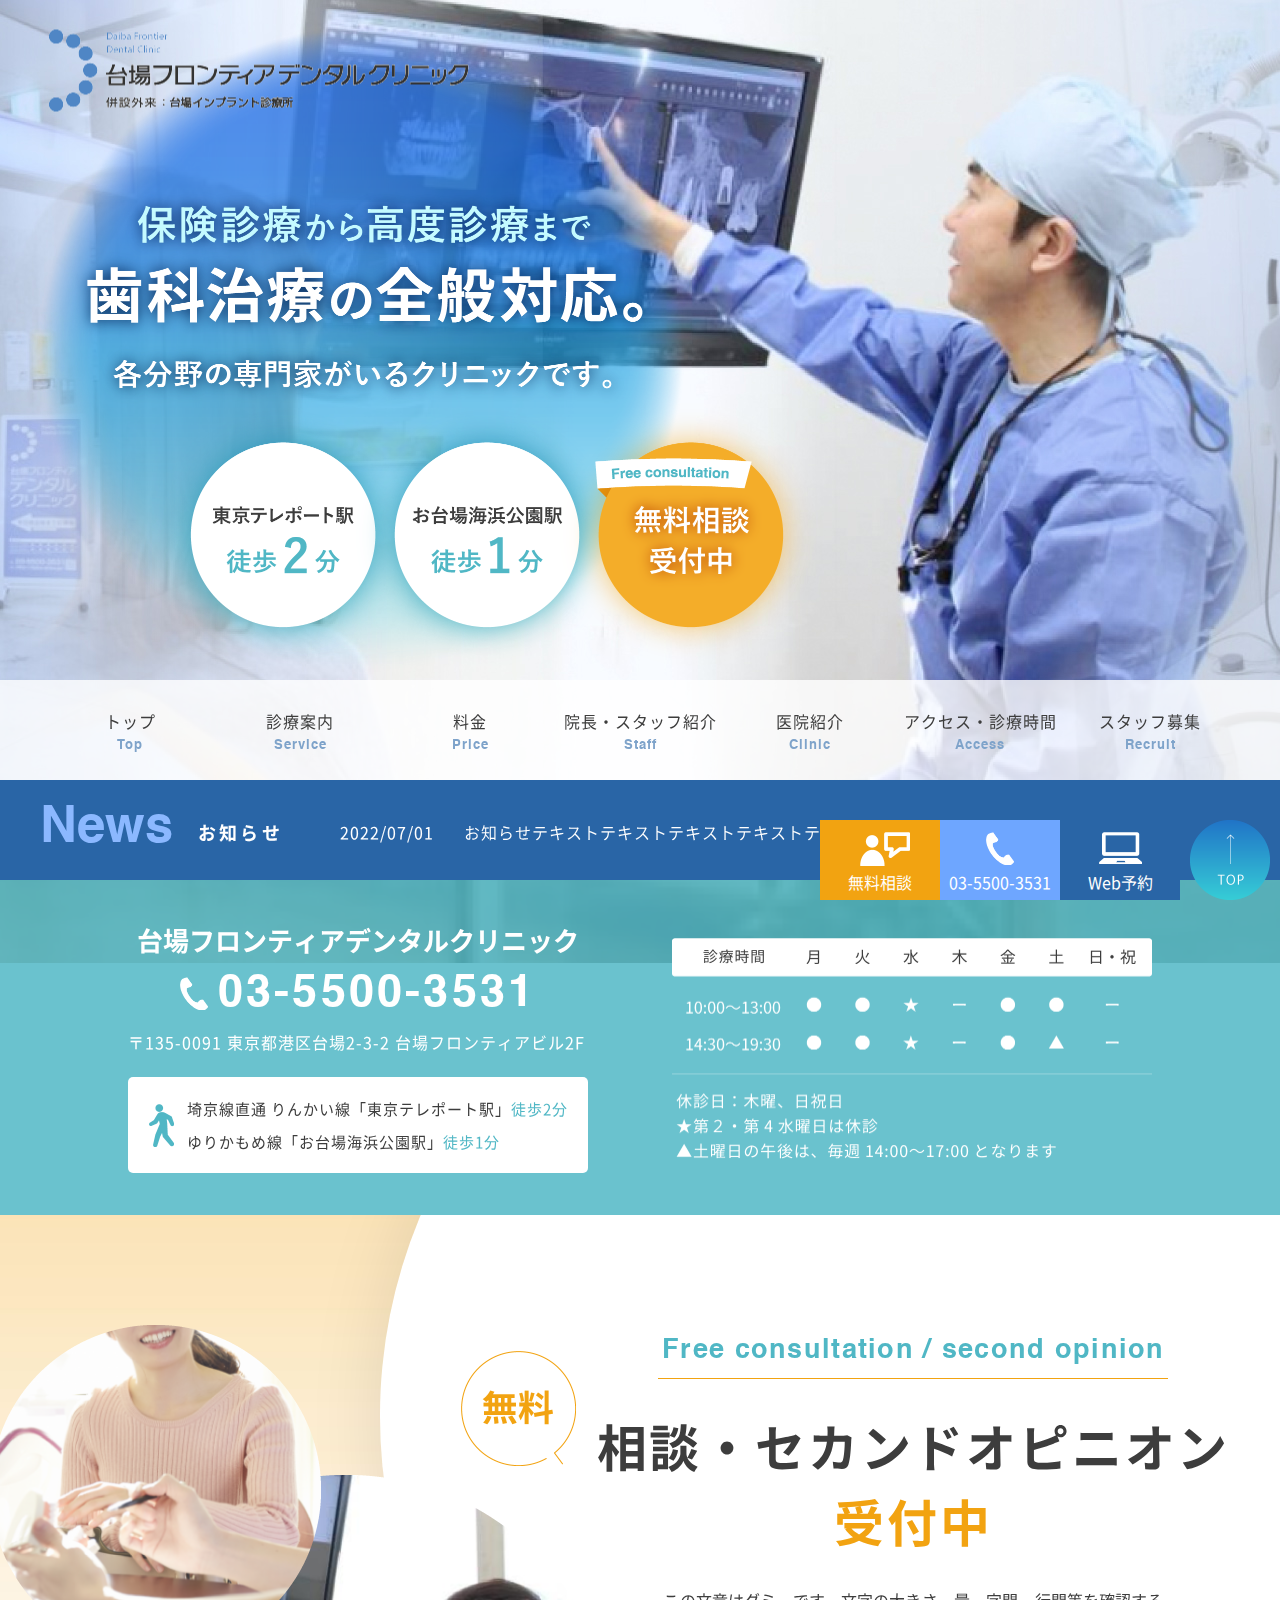
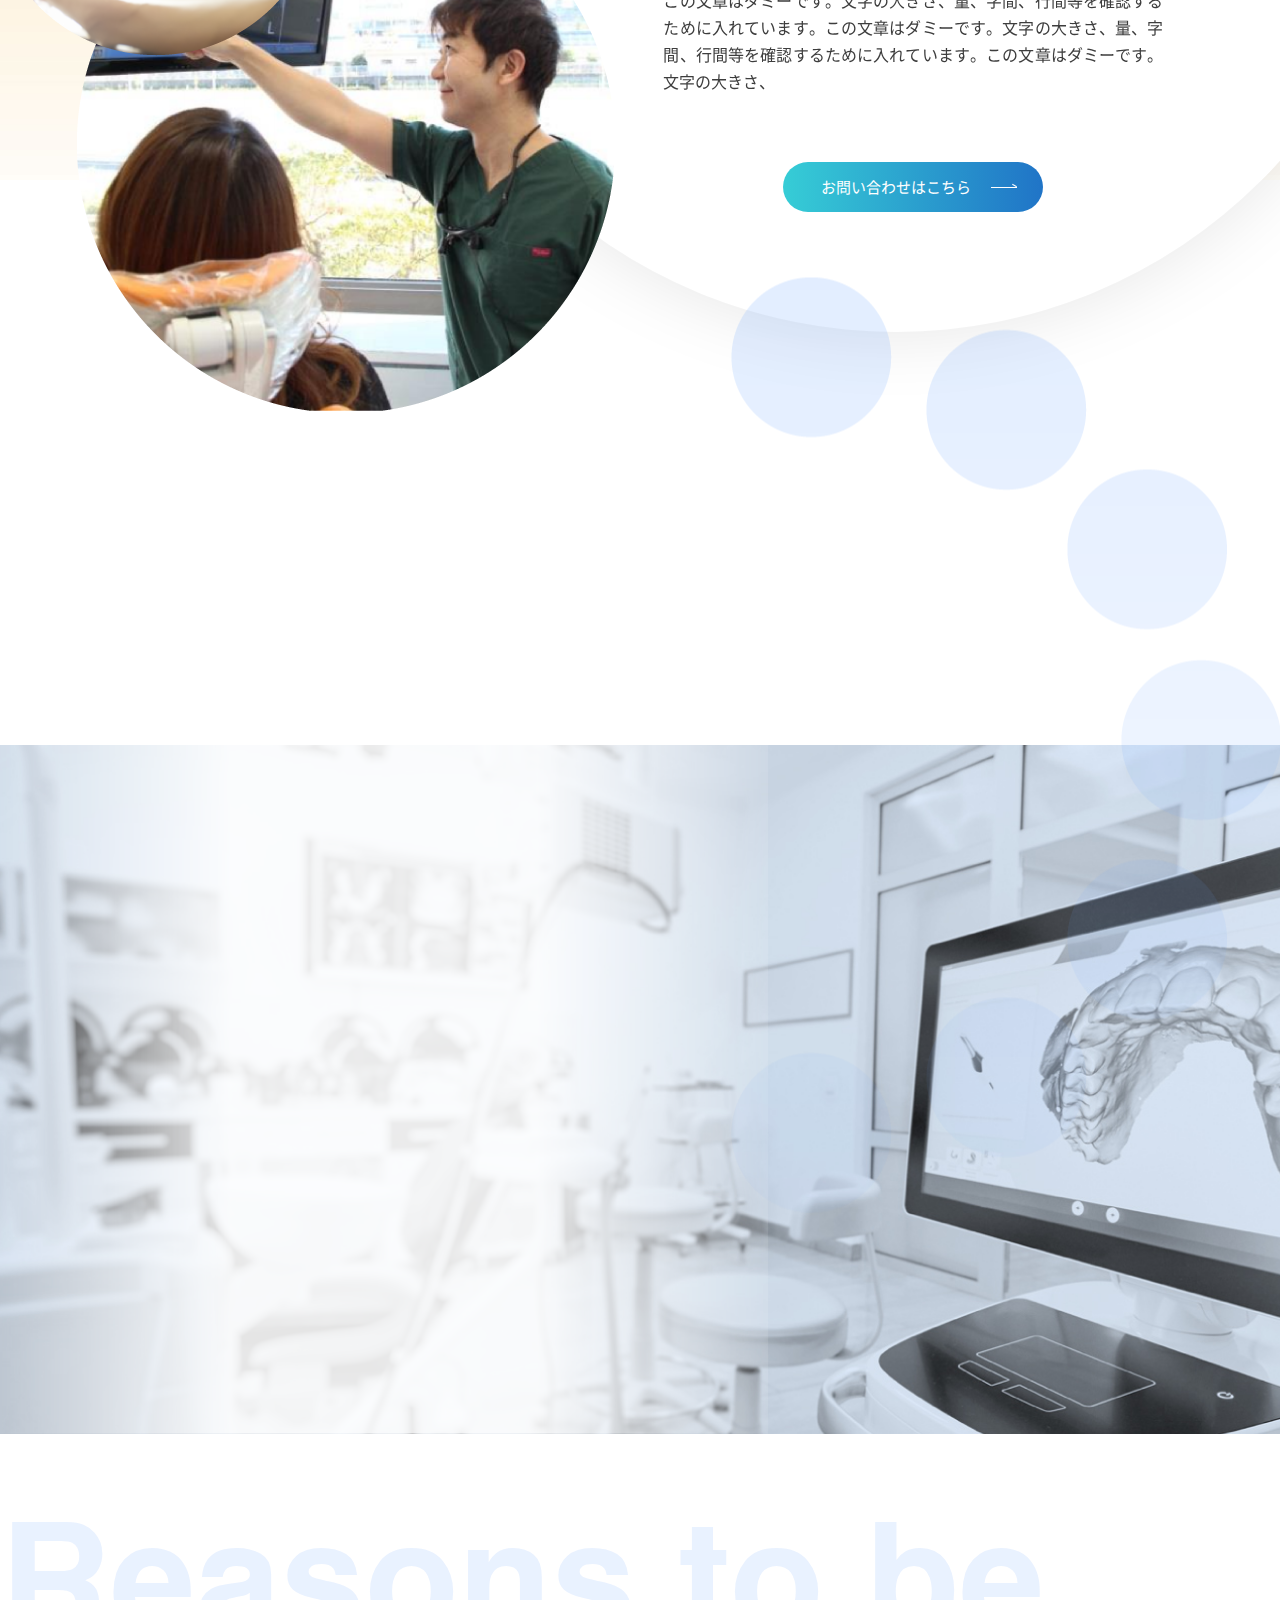
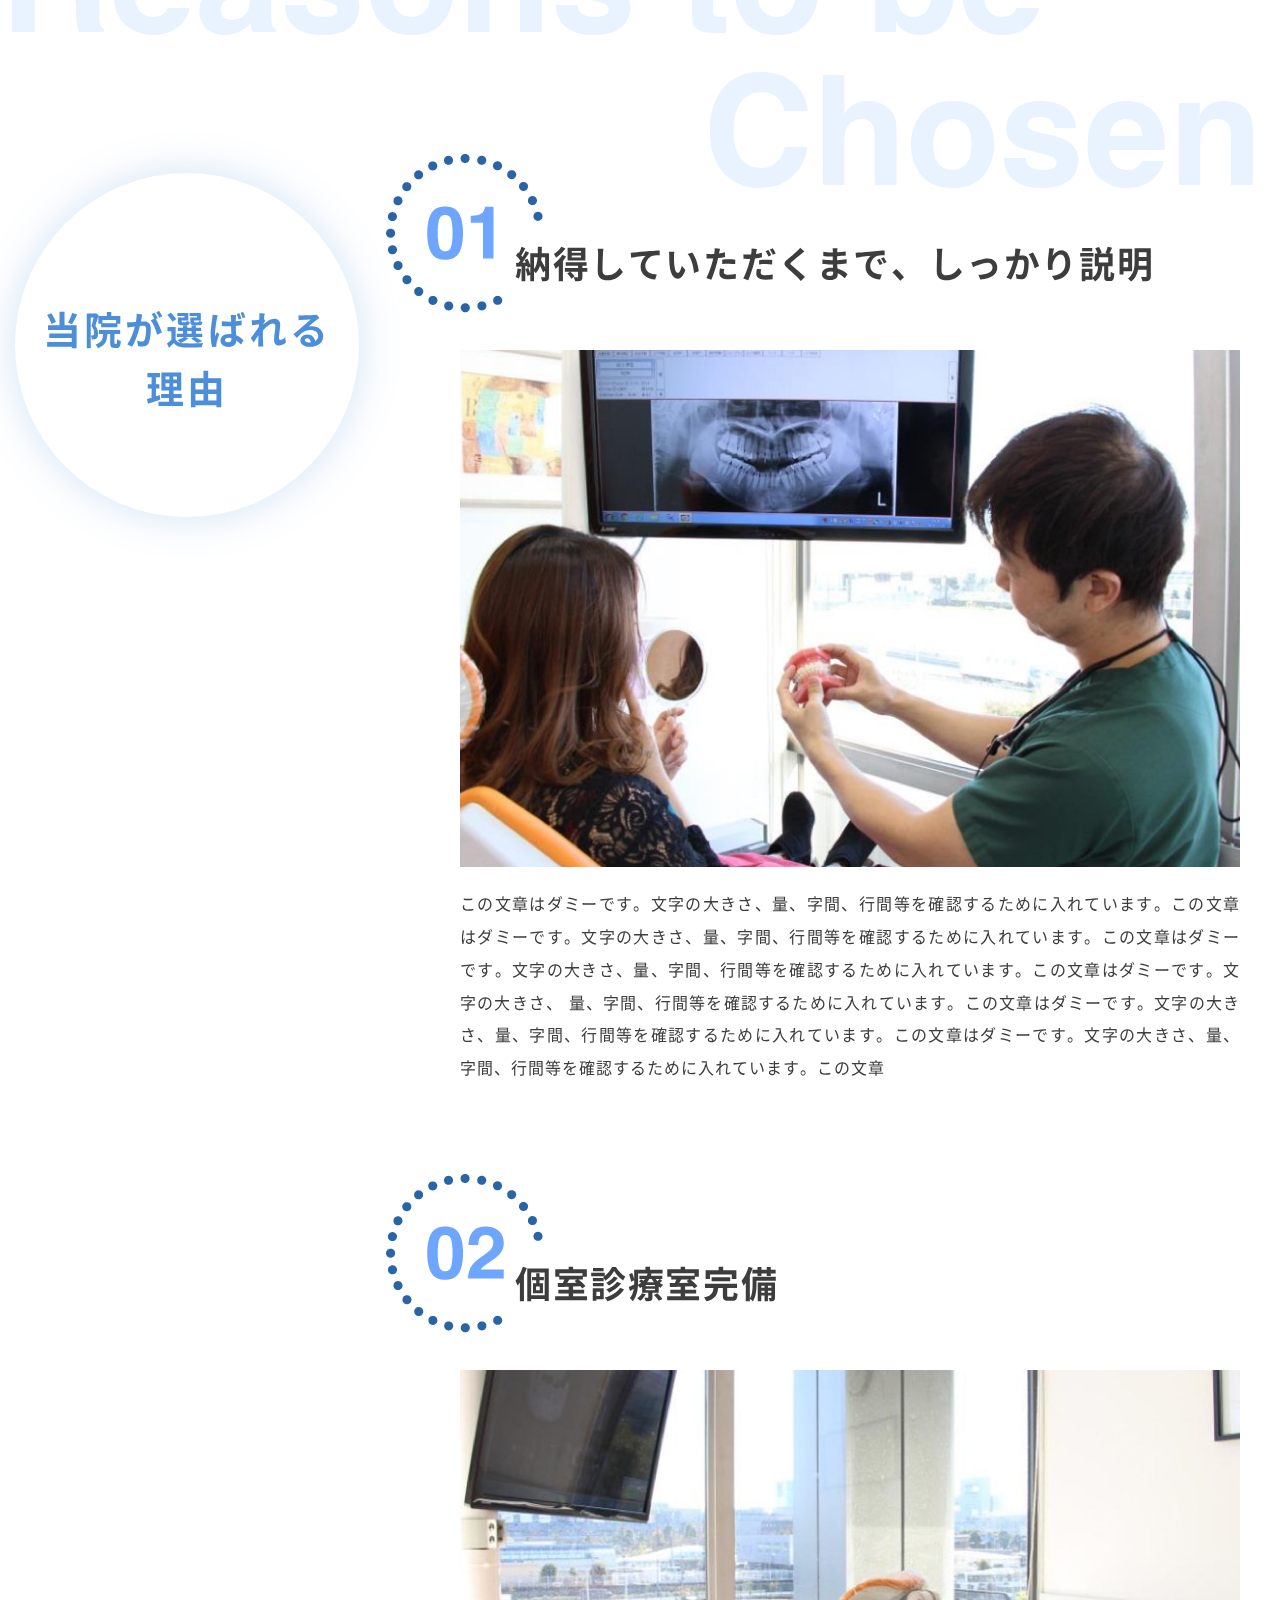
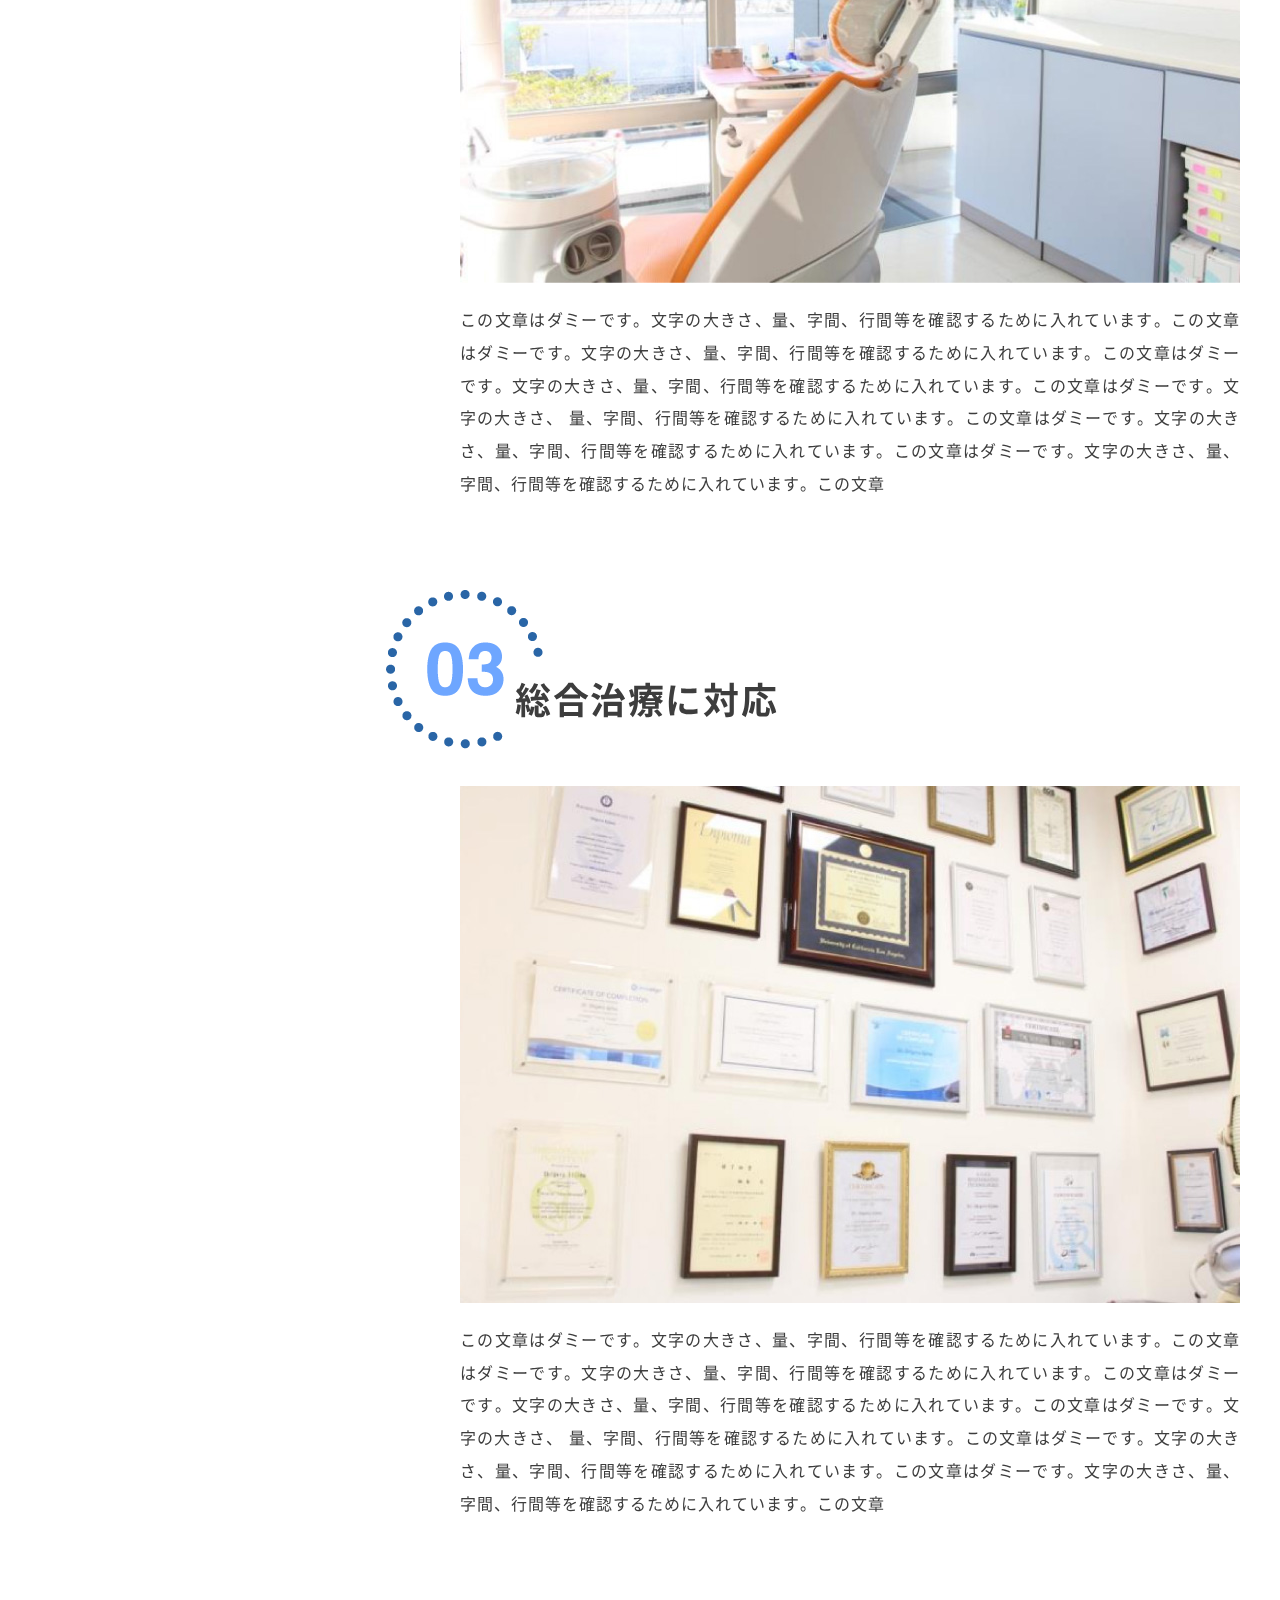
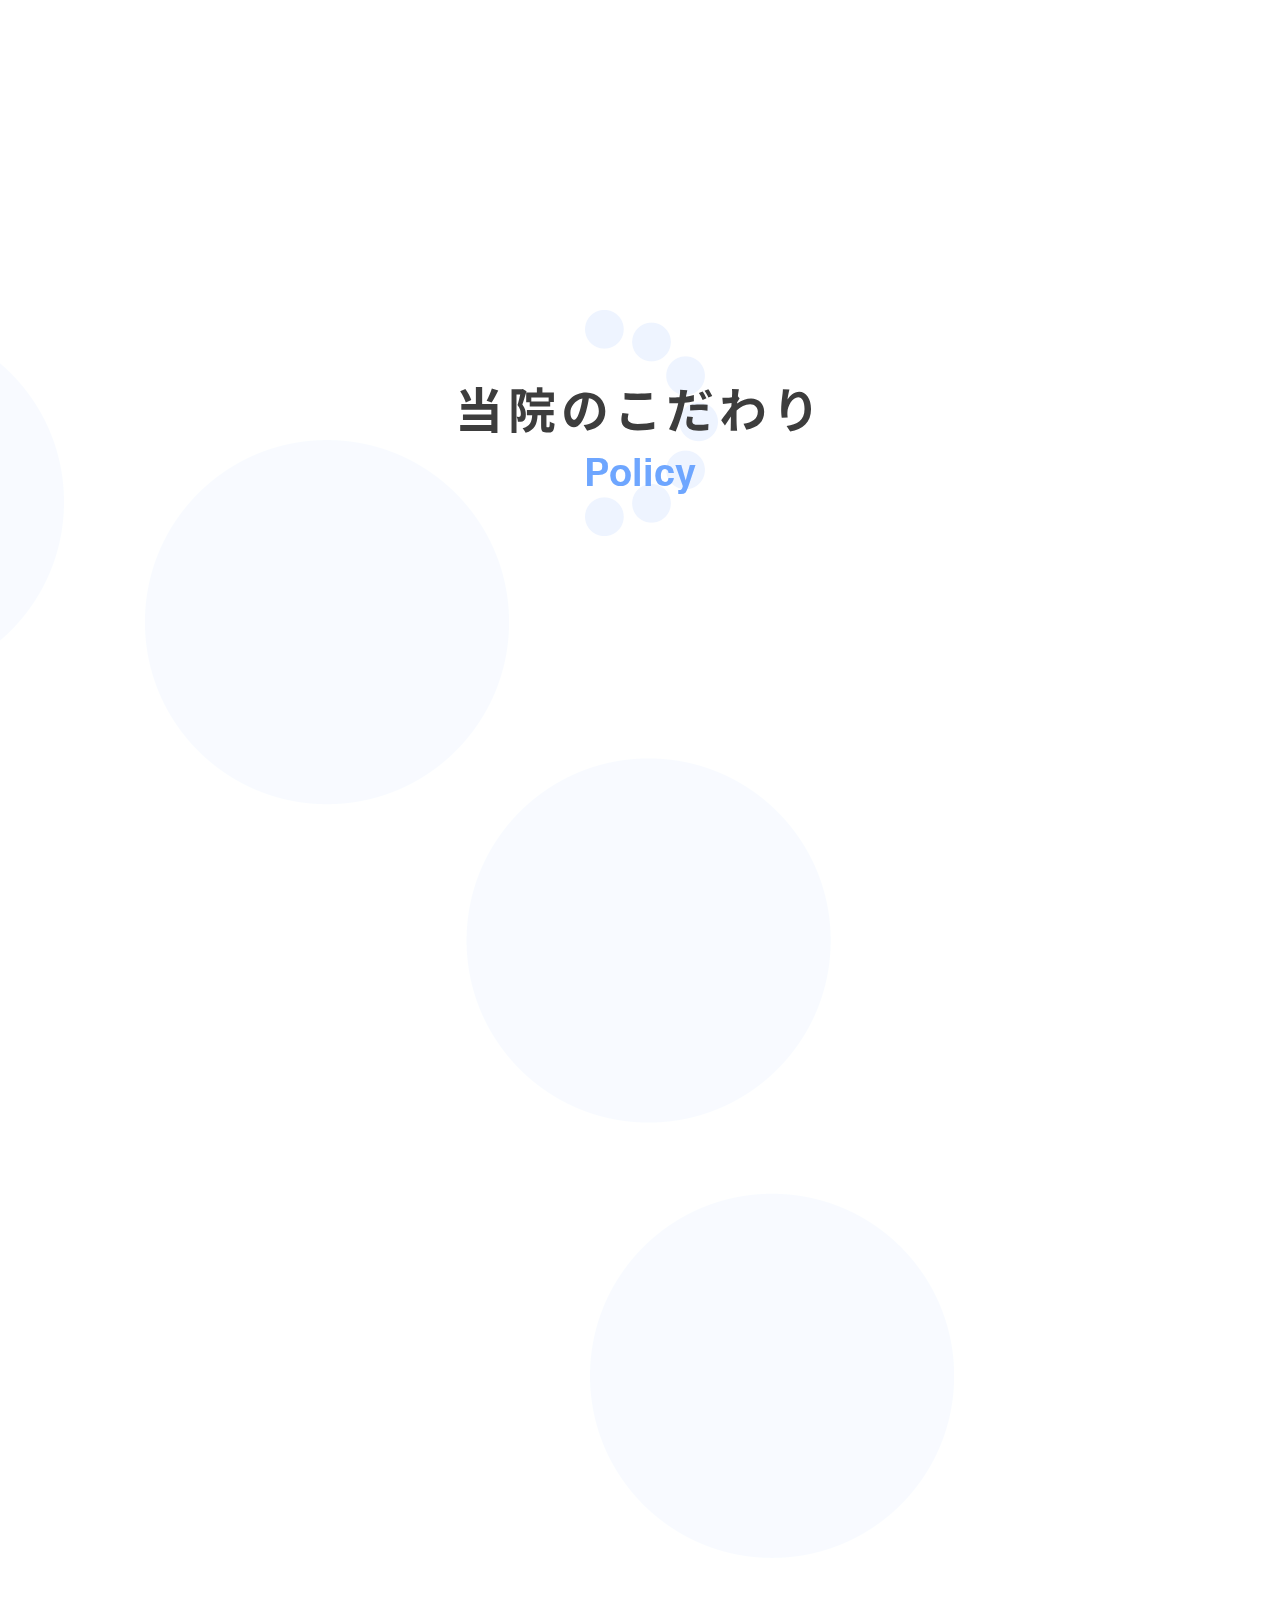
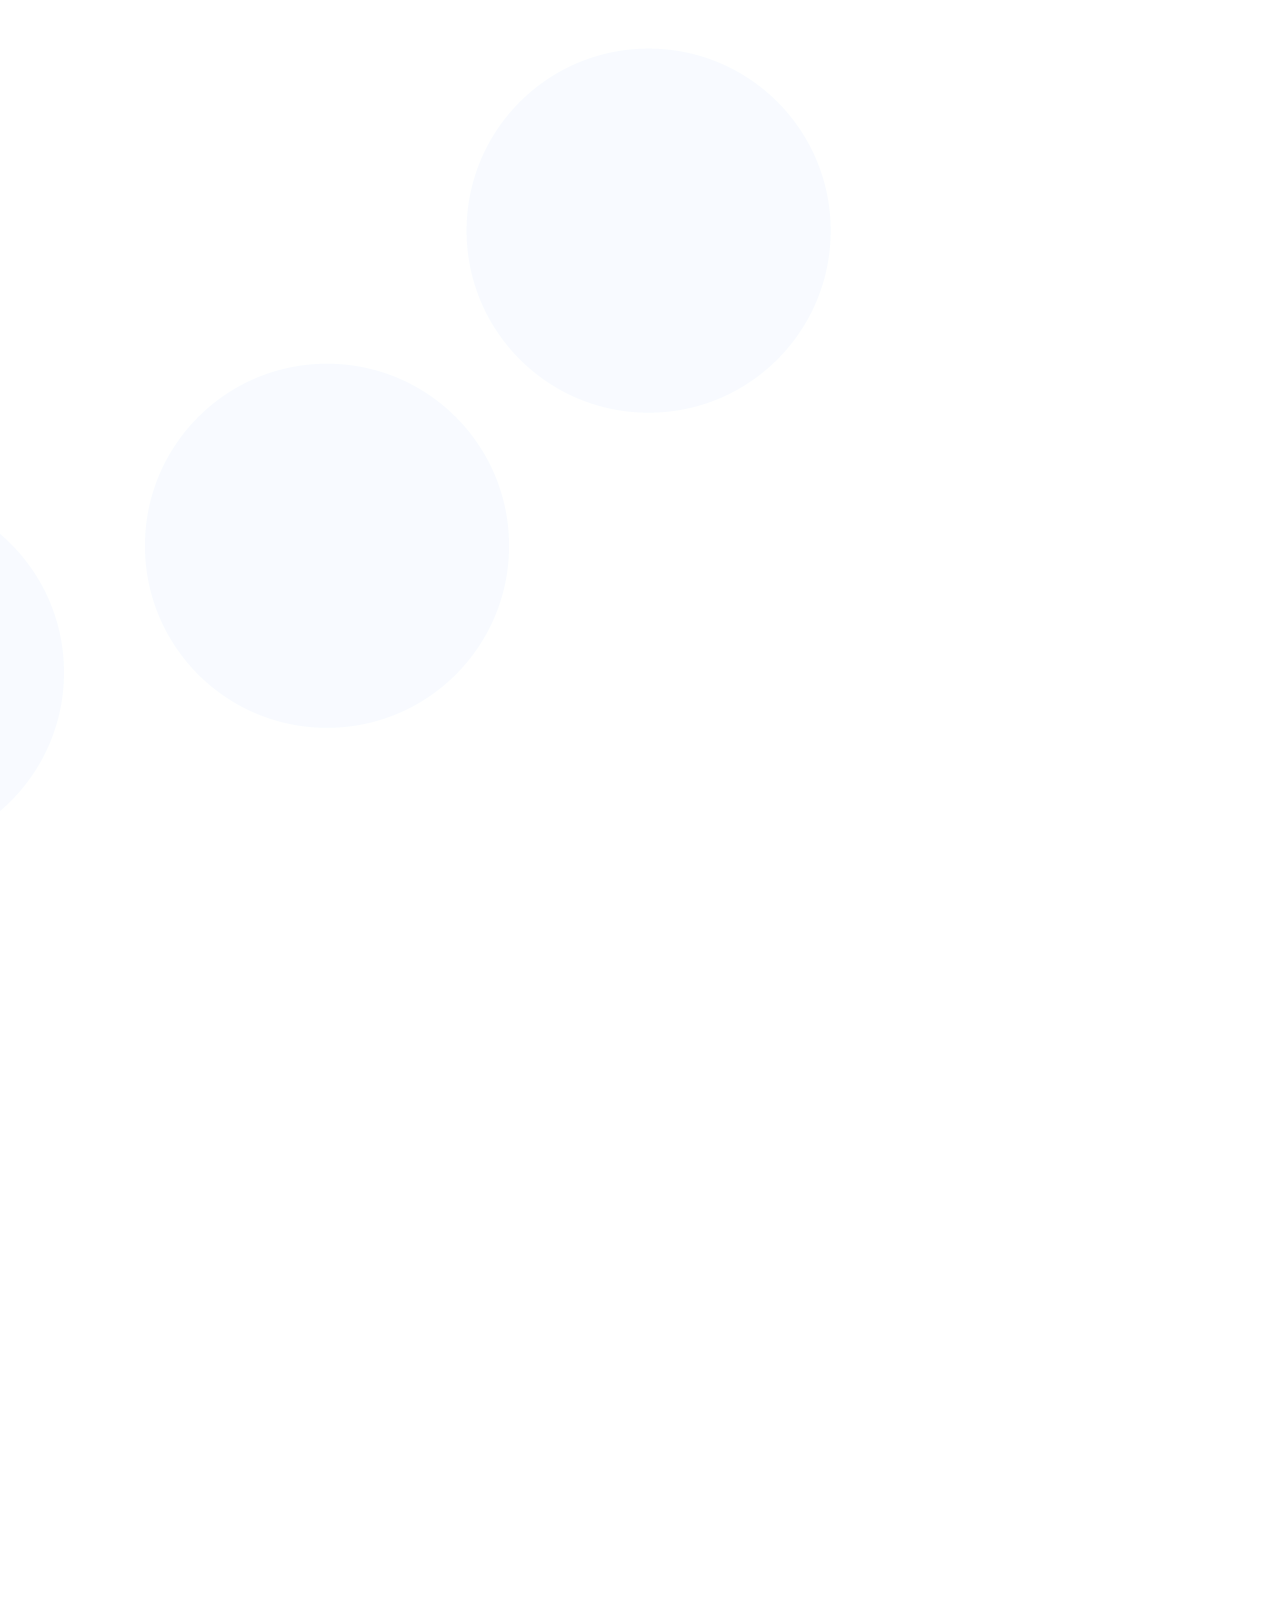
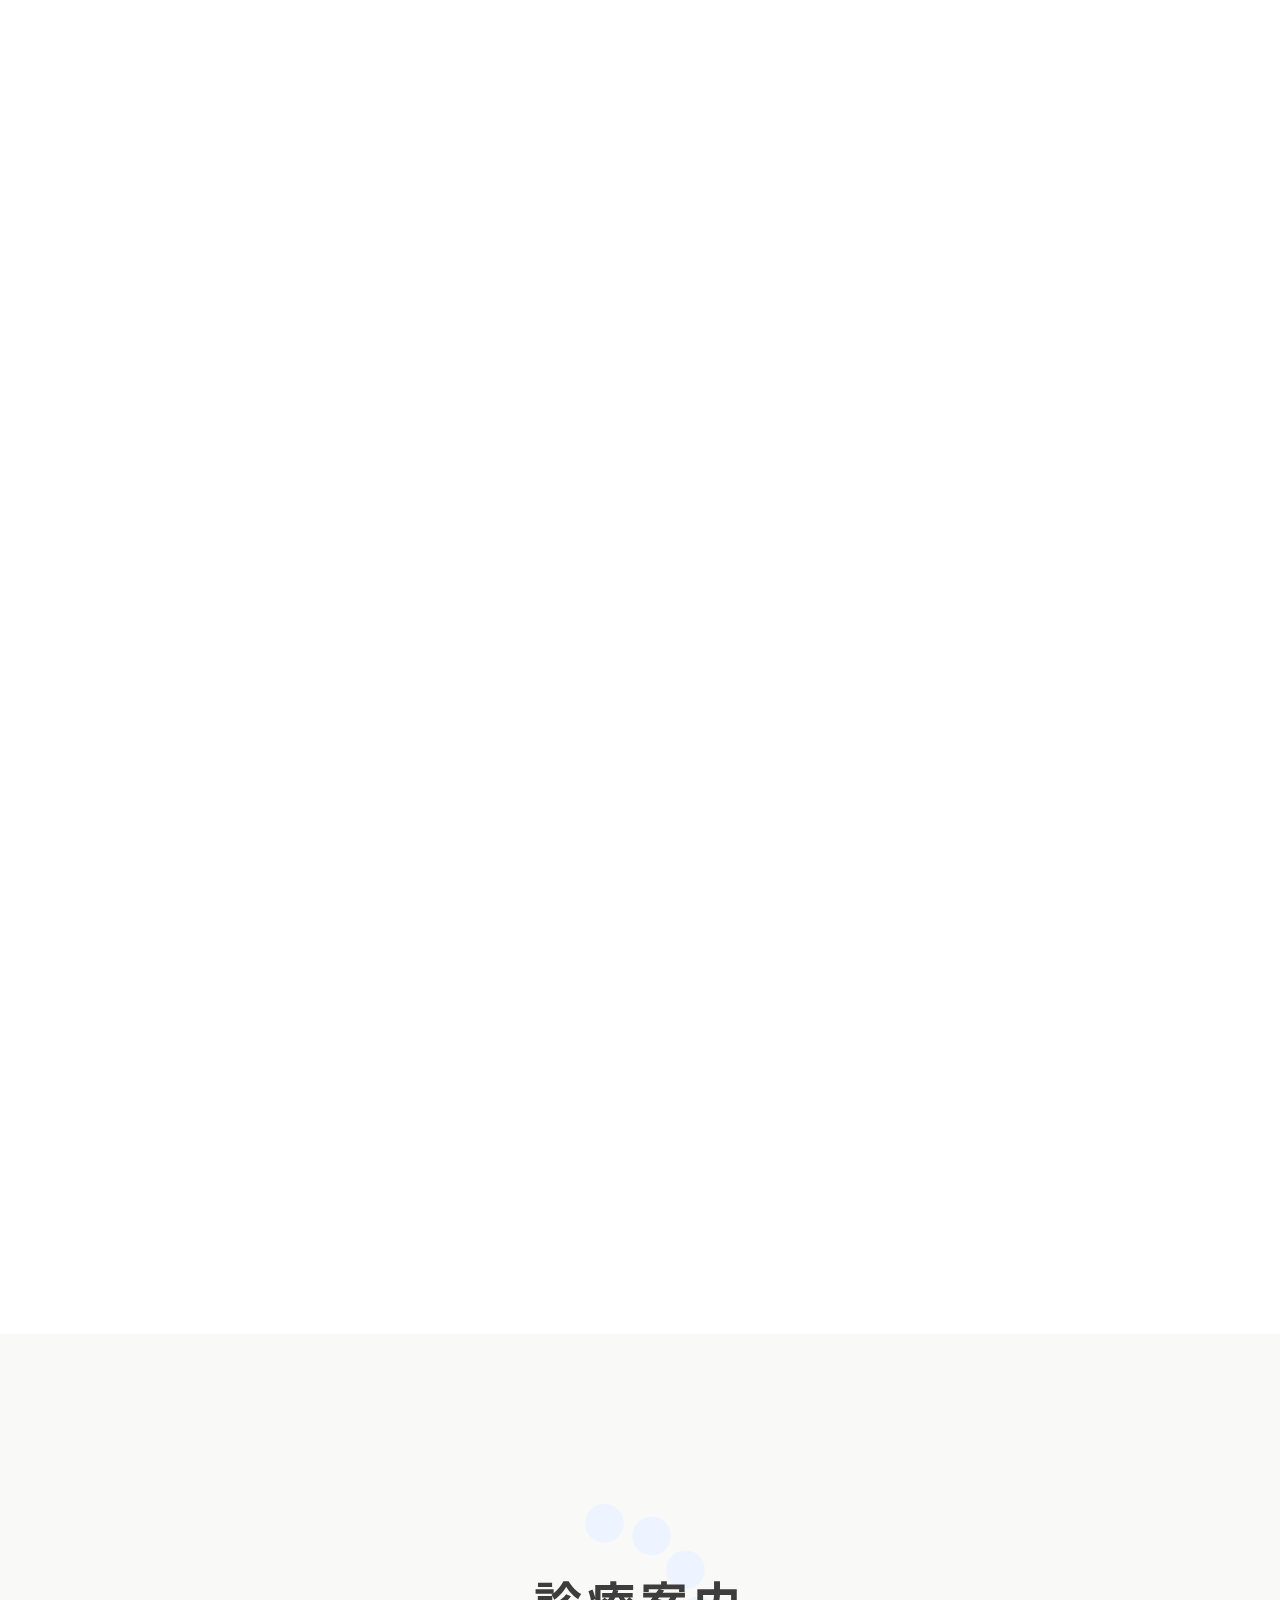
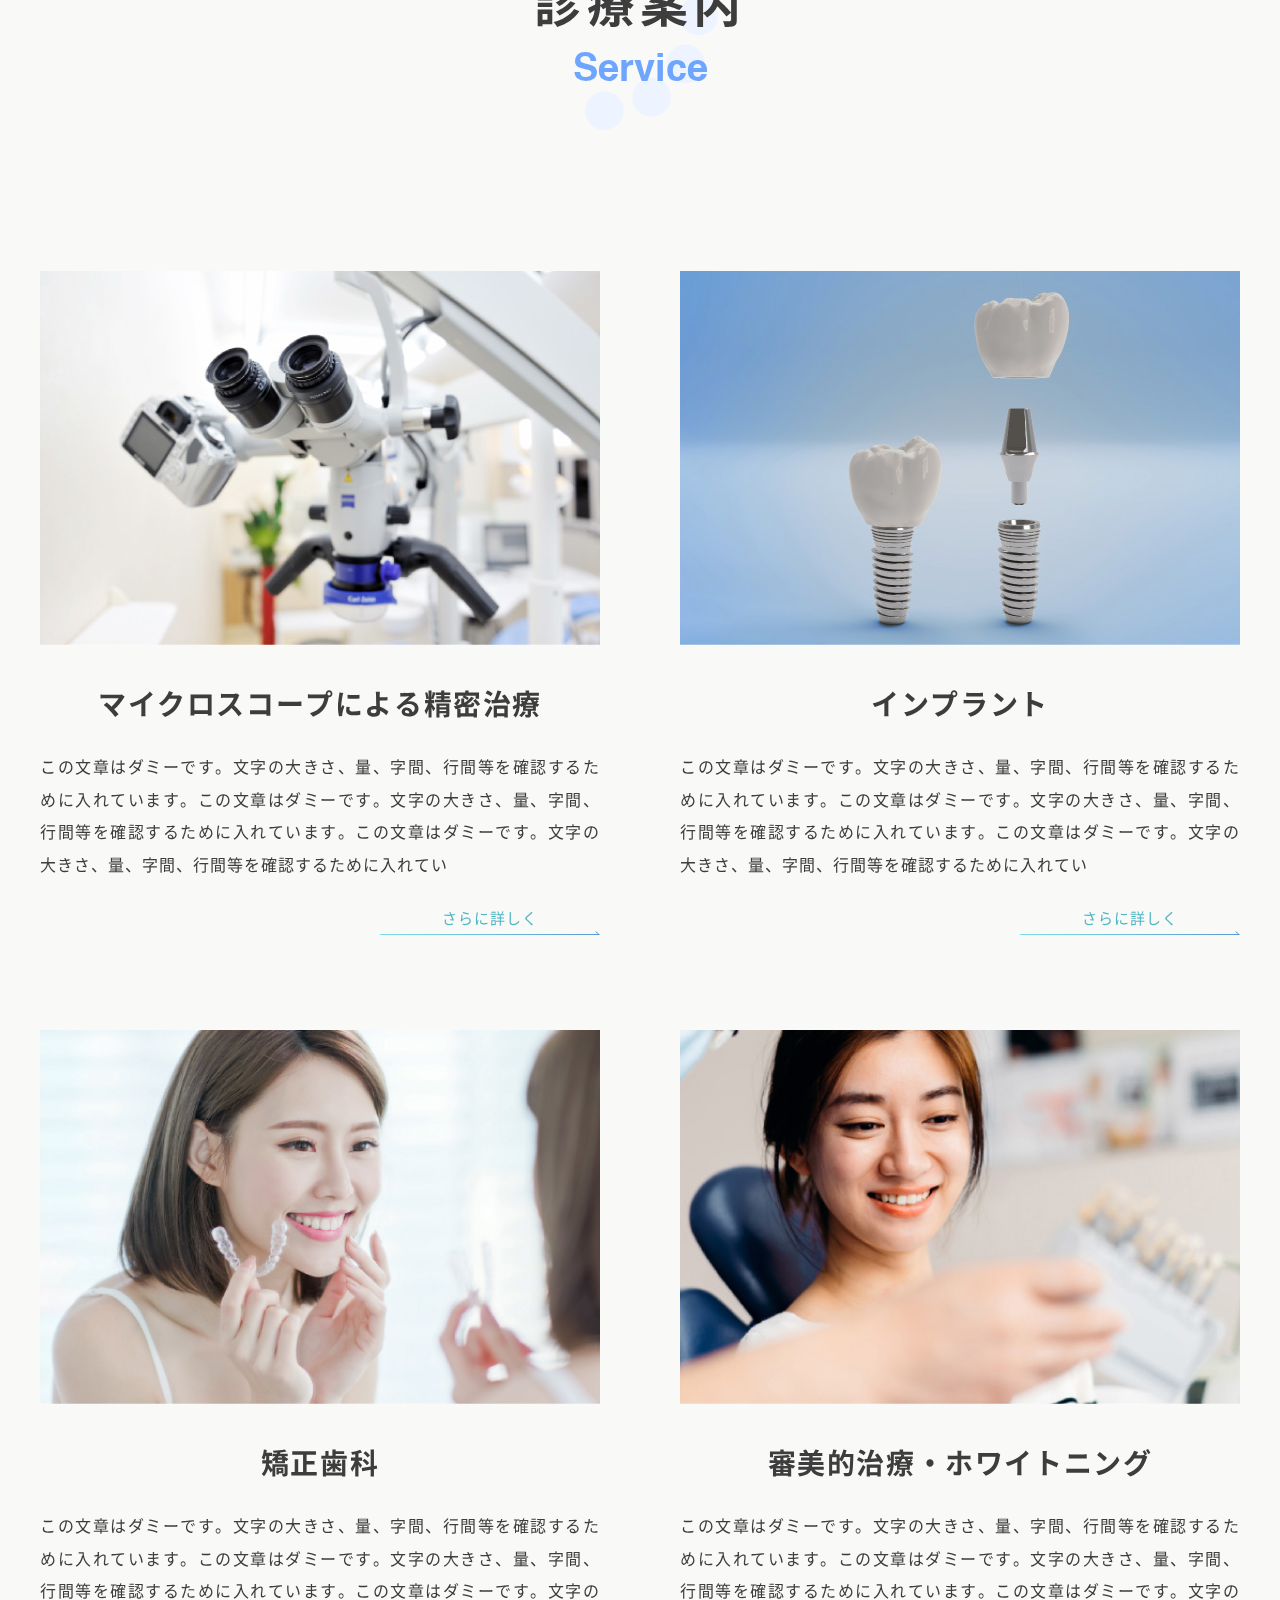
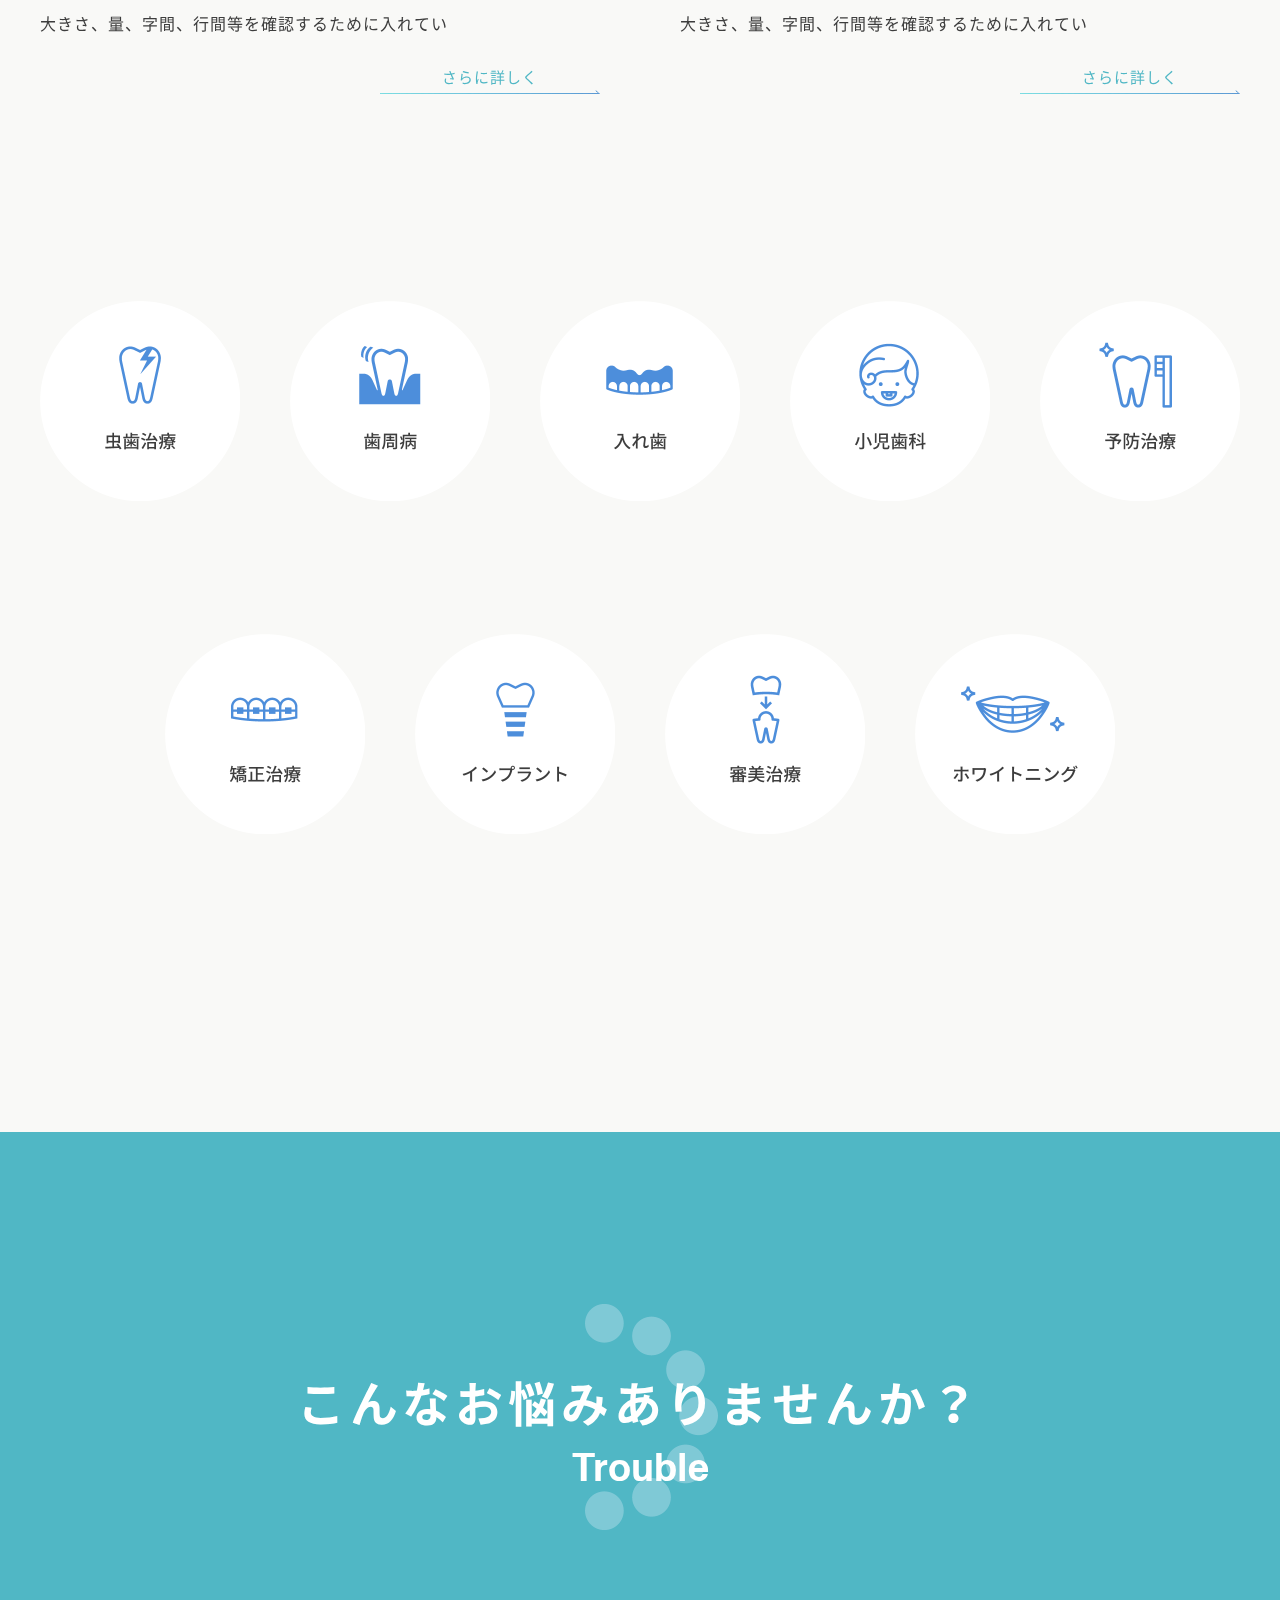
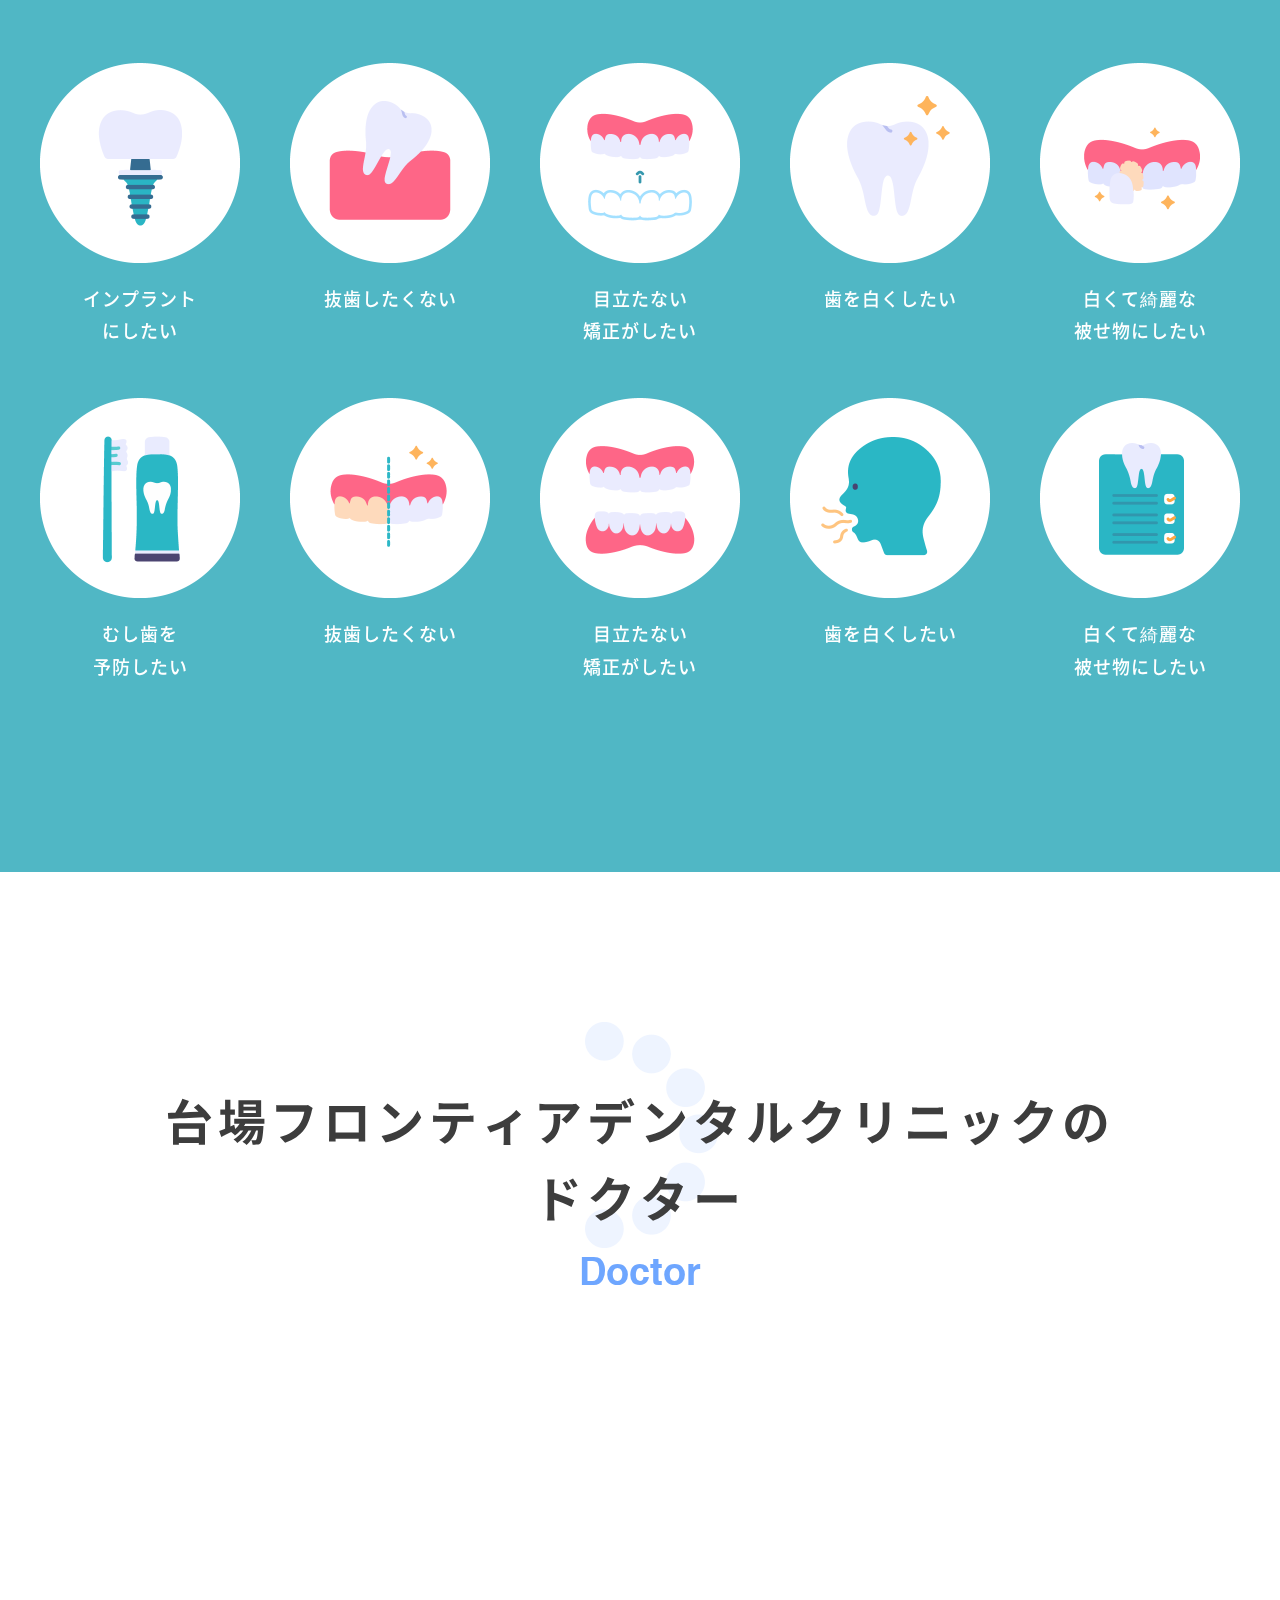
==== commit d584a1cf: "fix navigation and totop" ====
--- a/index.html
+++ b/index.html
@@ -59,6 +59,19 @@
     </div>
   </div>
 
+  <div id="gnavi-fixed">
+    <h1><a href="./"><img src="./assets/images/logo.png" alt="Daiba frontier clinic"></a></h1>
+    <ul>
+      <li><a href="./">トップ<span>Top</span></a></li>
+      <li><a href="./service">診療案内<span>Service</span></a></li>
+      <li><a href="./price">料金<span>Price</span></a></li>
+      <li><a href="./staff">院長・スタッフ紹介<span>Staff</span></a></li>
+      <li><a href="./clinic">医院紹介<span>Clinic</span></a></li>
+      <li><a href="./access">アクセス・診療時間<span>Access</span></a></li>
+      <li><a href="./access">スタッフ募集<span>Recruit</span></a></li>
+    </ul>
+  </div>
+
 
   <div id="news">
     <div class="container">
@@ -498,7 +511,6 @@
           <li><a href="tel:0120676480"><img src="./assets/images/ic_fax_black.png" alt="0120-67-6480">0120-67-6480</a>
           </li>
         </ul>
-        <p class="info-banner-big"><img src="./assets/images/info_banner_big.jpg" alt="banner_2"></p>
       </div>
     </section>
   </main>
--- a/assets/css/styles.css
+++ b/assets/css/styles.css
@@ -286,6 +286,63 @@
   line-height: 1.3;
 }
 
+/****************** gnavi-fixed *****************/
+#gnavi-fixed {
+  padding: 0 3%;
+  background: #fff;
+  position: fixed;
+  width: 100%;
+  top: -90px;
+  left: 0;
+  z-index: 999;
+  display: flex;
+  justify-content: space-between;
+  align-items: center;
+  transition: all 0.3s ease;
+}
+
+#gnavi-fixed.show {
+  top: 0;
+}
+
+#gnavi-fixed ul {
+  display: -webkit-box;
+  display: -ms-flexbox;
+  display: flex;
+  -webkit-box-pack: justify;
+  -ms-flex-pack: justify;
+  justify-content: space-between;
+  width: calc(100% - 240px);
+  padding-left: 60px;
+}
+
+#gnavi-fixed ul a {
+  color: var(--color-body);
+  text-align: center;
+  display: block;
+  padding: 20px 0;
+  -webkit-transition: all 0.2s ease;
+  -o-transition: all 0.2s ease;
+  transition: all 0.2s ease;
+}
+
+#gnavi-fixed ul a:hover {
+  opacity: 0.7;
+}
+
+#gnavi-fixed ul span {
+  display: block;
+  color: #7ea3ca;
+  font-size: 13px;
+  font-family: 'Helvetica-Bold';
+  line-height: 1.3;
+}
+
+#gnavi-fixed h1 {
+  max-width: 240px;
+  flex-shrink: 0;
+}
+
 /****************** Mainvisual *****************/
 #mainvisual {
   position: relative;
@@ -304,26 +361,25 @@
 }
 
 .mainvisual-banner {
-  position: absolute;
-  bottom: 100px;
-  right: 0;
-  display: -webkit-box;
-  display: -ms-flexbox;
-  display: flex;
-}
-
-.mainvisual-banner.fixed {
   position: fixed;
-  top: 0;
+  bottom: 0;
   right: 0;
   z-index: 1000;
   height: 80px;
+  display: -webkit-box;
+  display: -ms-flexbox;
+  display: flex;
 }
 
 .mainvisual-banner ul {
   display: -webkit-box;
   display: -ms-flexbox;
   display: flex;
+  width: 360px;
+}
+
+.mainvisual-banner li {
+  width: calc(100% / 3);
 }
 
 .mainvisual-banner li:nth-child(1) a {
@@ -355,8 +411,8 @@
   -ms-flex-align: end;
   align-items: flex-end;
   color: #fff;
-  width: 120px;
-  height: 80px;
+  width: 100%;
+  height: 100%;
   -webkit-transition: all 0.2s ease;
   -o-transition: all 0.2s ease;
   transition: all 0.2s ease;
@@ -1417,7 +1473,6 @@
   -ms-flex-align: center;
   align-items: center;
   margin-top: 40px;
-  margin-bottom: 90px;
 }
 
 .info-contact a {
@@ -1450,14 +1505,6 @@
   max-width: 33px;
 }
 
-.info-banner-big {
-  margin-bottom: 0;
-}
-
-.info-banner-big img {
-  width: 100%;
-}
-
 /****************** footer *****************/
 #footer {
   padding-top: 92px;
--- a/assets/css/responsive.css
+++ b/assets/css/responsive.css
@@ -183,23 +183,13 @@
   }
 
   /****************** Mainvisual *****************/
+  #gnavi-fixed {
+    display: none;
+  }
+
+  /****************** Mainvisual *****************/
   #mainvisual {
     padding-top: 60px;
-  }
-
-  .mainvisual-banner {
-    bottom: 0;
-    left: calc(50% - 180px);
-  }
-
-  /****************** Totop *****************/
-  #totop {
-    position: fixed;
-    margin: 0;
-    z-index: 999;
-    bottom: 50px;
-    right: 3%;
-    width: 40px;
   }
 
   /****************** sc-consultation *****************/
@@ -329,6 +319,32 @@
 }
 
 @media screen and (max-width: 1024px) {
+  /****************** Mainvisual *****************/
+  .mainvisual-banner {
+    left: 0;
+  }
+
+  .mainvisual-banner ul {
+    width: calc(100% - 90px);
+  }
+
+  .mainvisual-banner li:nth-child(1) a {
+    background: var(--color-orange-primary) url('../images/ic_conversation.png')
+      top 12px left calc(50% + 3px) no-repeat;
+    background-size: 50px;
+  }
+
+  /****************** totop *****************/
+  #totop {
+    position: relative;
+    bottom: 0;
+    width: 80px;
+    display: flex;
+    align-items: center;
+    left: 5px;
+    margin: 0;
+  }
+
   /****************** News *****************/
   #news {
     padding: 31px 36px 35px;
@@ -397,6 +413,11 @@
   }
   .service-box-button {
     text-align: center;
+  }
+
+  /****************** footer *****************/
+  #footer {
+    padding-bottom: 80px;
   }
 }
 
@@ -474,20 +495,16 @@
   }
 
   .mainvisual-banner {
-    bottom: 1px;
-    left: calc(50% - 168px);
-  }
-
-  .mainvisual-banner a {
-    width: 112px;
     height: 75px;
-    line-height: 2.2;
-    letter-spacing: 1px;
+  }
+
+  .mainvisual-banner ul {
+    width: calc(100% - 85px);
   }
 
   .mainvisual-banner li:nth-child(1) a {
     background: var(--color-orange-primary) url('../images/ic_conversation.png')
-      top 12px left 40px no-repeat;
+      top 12px left calc(50% + 3px) no-repeat;
     background-size: 46px;
   }
 
@@ -501,6 +518,12 @@
     background: var(--color--blue-main) url('../images/ic_web.png') top 12px
       center no-repeat;
     background-size: 39px;
+  }
+
+  /****************** totop *****************/
+  #totop {
+    width: 75px;
+    left: 5px;
   }
 
   /****************** gnavi *****************/
@@ -1096,7 +1119,6 @@
 
   .info-contact {
     margin-top: 31px;
-    margin-bottom: 36px;
   }
 
   .info-contact a {
@@ -1117,16 +1139,12 @@
 
   .info-contact li:nth-child(2) img {
     max-width: 22px;
-  }
-
-  .info-banner-big {
-    max-width: 375px;
-    margin: 0 auto;
   }
 
   /****************** footer *****************/
   #footer {
     padding-top: 42px;
+    padding-bottom: 75px;
   }
 
   .ft-logo {
